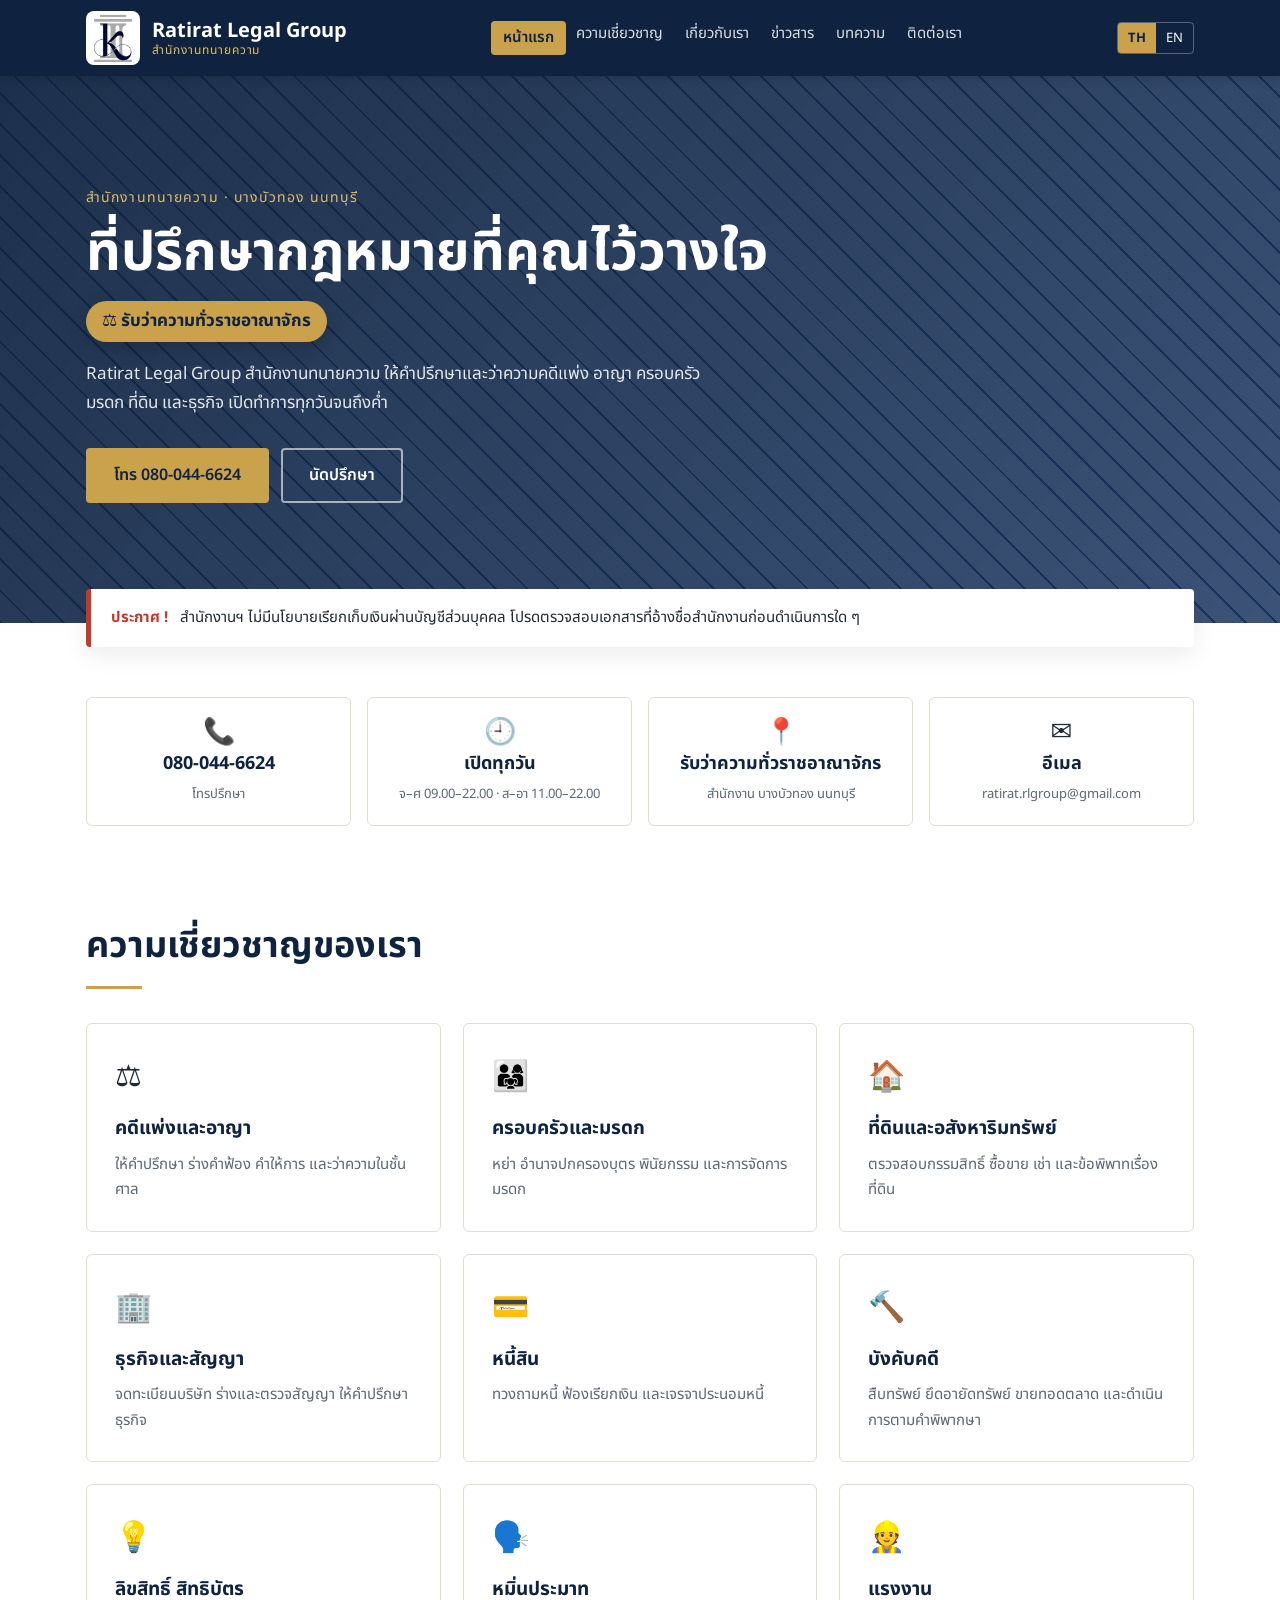
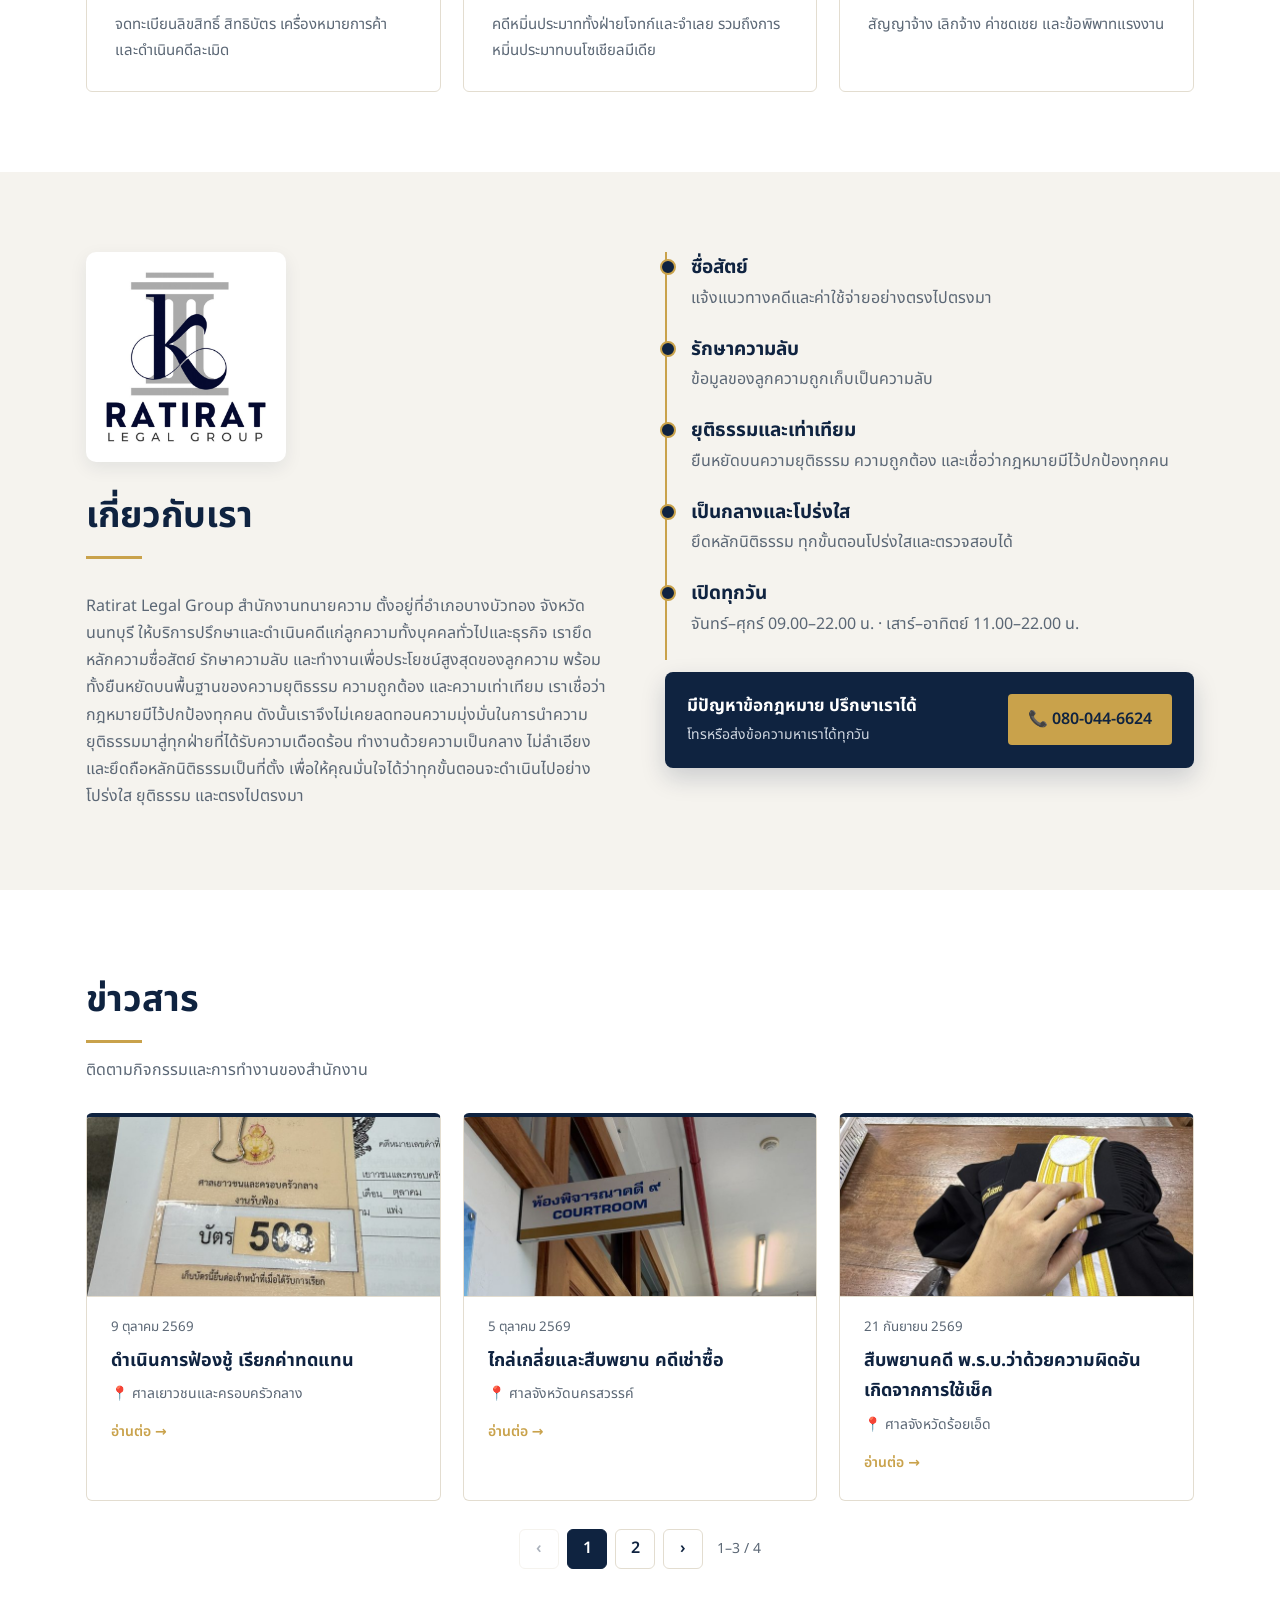
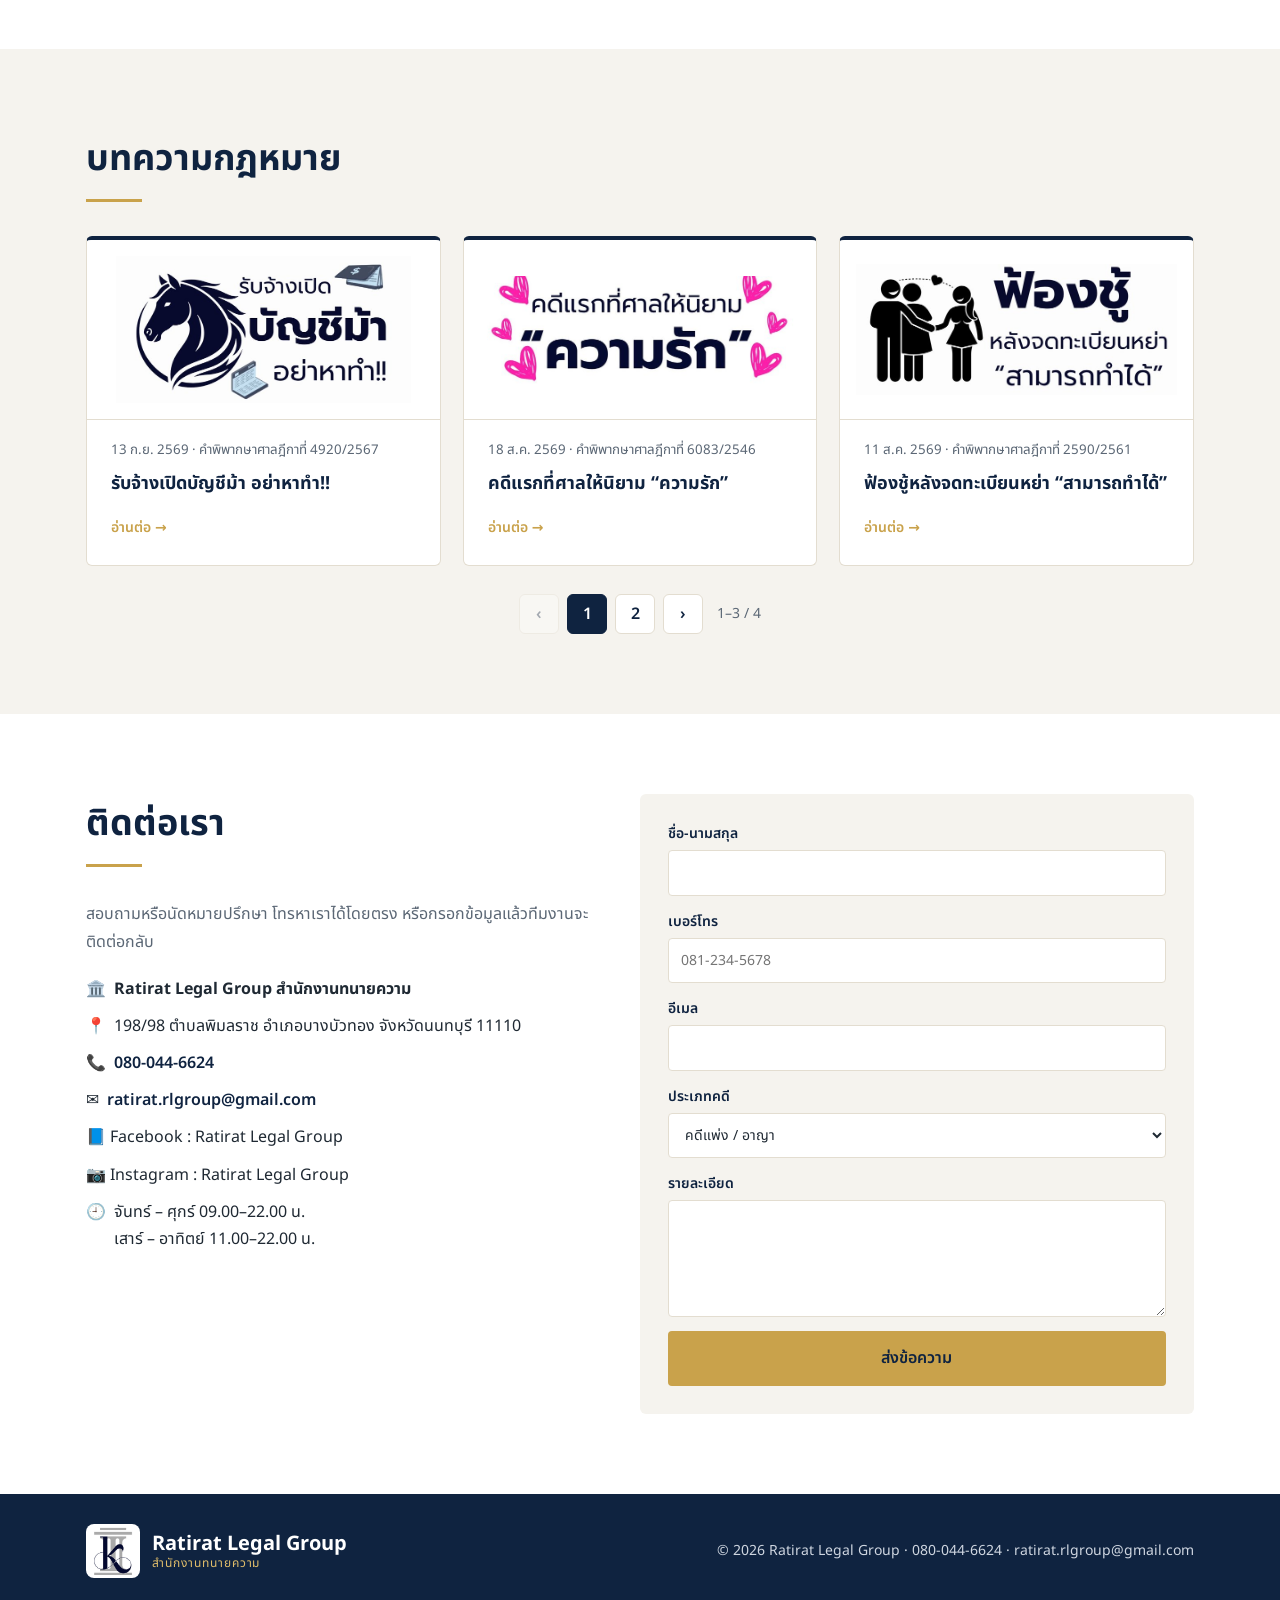
==== index.html @ e59e34bc "Ratirat Legal Group site with Sveltia CMS admin" ====
<!doctype html>
<html lang="th">
<head>
<meta charset="utf-8">
<meta name="viewport" content="width=device-width, initial-scale=1">
<title>Ratirat Legal Group | สำนักงานทนายความ</title>
<meta name="description" content="Ratirat Legal Group สำนักงานทนายความ บางบัวทอง นนทบุรี รับว่าความทั่วราชอาณาจักร โทร 080-0446624">
<link rel="preconnect" href="https://fonts.googleapis.com">
<link href="https://fonts.googleapis.com/css2?family=Noto+Sans+Thai:wght@300;400;600;700&display=swap" rel="stylesheet">
<link rel="stylesheet" href="style.css?v=19">
</head>
<body>

<!-- Header -->
<header class="nav" id="top">
  <div class="wrap nav-in">
    <a href="#top" class="logo"><img src="logo-mark.png" alt="Ratirat Legal Group" class="logo-img"><span class="logo-txt"><span>Ratirat Legal Group</span><small data-th="สำนักงานทนายความ" data-en="Law Office">สำนักงานทนายความ</small></span></a>
    <nav class="menu" id="menu">
      <a href="#top" data-th="หน้าแรก" data-en="Home">หน้าแรก</a>
      <a href="#expertise" data-th="ความเชี่ยวชาญ" data-en="Expertise">ความเชี่ยวชาญ</a>
      <a href="#about" data-th="เกี่ยวกับเรา" data-en="About us">เกี่ยวกับเรา</a>
      <a href="#news" data-th="ข่าวสาร" data-en="News">ข่าวสาร</a>
      <a href="#articles" data-th="บทความ" data-en="Articles">บทความ</a>
      <a href="#contact" data-th="ติดต่อเรา" data-en="Contact">ติดต่อเรา</a>
    </nav>
    <div class="nav-right">
      <div class="lang"><button data-lang="th" class="on">TH</button><button data-lang="en">EN</button></div>
      <button class="burger" id="burger" aria-label="menu">☰</button>
    </div>
  </div>
</header>

<!-- Hero -->
<section class="hero">
  <div class="wrap hero-in">
    <p class="eyebrow" data-th="สำนักงานทนายความ · บางบัวทอง นนทบุรี" data-en="Law Office · Bang Bua Thong, Nonthaburi">สำนักงานทนายความ · บางบัวทอง นนทบุรี</p>
    <h1 data-th="ที่ปรึกษากฎหมายที่คุณไว้วางใจ" data-en="Legal counsel you can trust">ที่ปรึกษากฎหมายที่คุณไว้วางใจ</h1>
    <p class="hero-badge">⚖️ <span data-th="รับว่าความทั่วราชอาณาจักร" data-en="Representation in courts throughout the Kingdom">รับว่าความทั่วราชอาณาจักร</span></p>
    <p class="lead" data-th="Ratirat Legal Group สำนักงานทนายความ ให้คำปรึกษาและว่าความคดีแพ่ง อาญา ครอบครัว มรดก ที่ดิน และธุรกิจ เปิดทำการทุกวันจนถึงค่ำ" data-en="Ratirat Legal Group advises and litigates in civil, criminal, family, inheritance, property and business matters, open every day until late.">Ratirat Legal Group สำนักงานทนายความ ให้คำปรึกษาและว่าความคดีแพ่ง อาญา ครอบครัว มรดก ที่ดิน และธุรกิจ เปิดทำการทุกวันจนถึงค่ำ</p>
    <div class="btns">
      <a href="tel:0800446624" class="btn gold" data-th="โทร 080-044-6624" data-en="Call 080-044-6624">โทร 080-044-6624</a>
      <a href="#contact" class="btn line" data-th="นัดปรึกษา" data-en="Book a consultation">นัดปรึกษา</a>
    </div>
  </div>
</section>

<!-- Announcement -->
<div class="wrap">
  <div class="notice">
    <strong data-th="ประกาศ !" data-en="Announcement !">ประกาศ !</strong>
    <span data-th="สำนักงานฯ ไม่มีนโยบายเรียกเก็บเงินผ่านบัญชีส่วนบุคคล โปรดตรวจสอบเอกสารที่อ้างชื่อสำนักงานก่อนดำเนินการใด ๆ" data-en="We never request payment to personal bank accounts. Please verify any notice that uses our name before acting on it.">สำนักงานฯ ไม่มีนโยบายเรียกเก็บเงินผ่านบัญชีส่วนบุคคล โปรดตรวจสอบเอกสารที่อ้างชื่อสำนักงานก่อนดำเนินการใด ๆ</span>
  </div>
</div>

<!-- Quick info -->
<section class="stats wrap">
  <a href="tel:0800446624"><b>📞</b><strong>080-044-6624</strong><span data-th="โทรปรึกษา" data-en="Call us">โทรปรึกษา</span></a>
  <div><b>🕘</b><strong data-th="เปิดทุกวัน" data-en="Open daily">เปิดทุกวัน</strong><span data-th="จ–ศ 09.00–22.00 · ส–อา 11.00–22.00" data-en="Mon–Fri 09:00–22:00 · Sat–Sun 11:00–22:00">จ–ศ 09.00–22.00 · ส–อา 11.00–22.00</span></div>
  <div><b>📍</b><strong data-th="รับว่าความทั่วราชอาณาจักร" data-en="Throughout the Kingdom">รับว่าความทั่วราชอาณาจักร</strong><span data-th="สำนักงาน บางบัวทอง นนทบุรี" data-en="Office: Bang Bua Thong, Nonthaburi">สำนักงาน บางบัวทอง นนทบุรี</span></div>
  <a href="mailto:ratirat.rlgroup@gmail.com"><b>✉️</b><strong data-th="อีเมล" data-en="Email">อีเมล</strong><span>ratirat.rlgroup@gmail.com</span></a>
</section>

<!-- Expertise -->
<section class="sec" id="expertise">
  <div class="wrap">
    <h2 data-th="ความเชี่ยวชาญของเรา" data-en="Our Expertise">ความเชี่ยวชาญของเรา</h2>
    <div class="grid3 cards">
      <article class="card">
        <div class="ic">⚖️</div>
        <h3 data-th="คดีแพ่งและอาญา" data-en="Civil & Criminal Cases">คดีแพ่งและอาญา</h3>
        <p data-th="ให้คำปรึกษา ร่างคำฟ้อง คำให้การ และว่าความในชั้นศาล" data-en="Advice, pleadings and representation in court.">ให้คำปรึกษา ร่างคำฟ้อง คำให้การ และว่าความในชั้นศาล</p>
      </article>
      <article class="card">
        <div class="ic">👨‍👩‍👧</div>
        <h3 data-th="ครอบครัวและมรดก" data-en="Family & Inheritance">ครอบครัวและมรดก</h3>
        <p data-th="หย่า อำนาจปกครองบุตร พินัยกรรม และการจัดการมรดก" data-en="Divorce, child custody, wills and estate administration.">หย่า อำนาจปกครองบุตร พินัยกรรม และการจัดการมรดก</p>
      </article>
      <article class="card">
        <div class="ic">🏠</div>
        <h3 data-th="ที่ดินและอสังหาริมทรัพย์" data-en="Land & Real Estate">ที่ดินและอสังหาริมทรัพย์</h3>
        <p data-th="ตรวจสอบกรรมสิทธิ์ ซื้อขาย เช่า และข้อพิพาทเรื่องที่ดิน" data-en="Title checks, sale, lease and land disputes.">ตรวจสอบกรรมสิทธิ์ ซื้อขาย เช่า และข้อพิพาทเรื่องที่ดิน</p>
      </article>
      <article class="card">
        <div class="ic">🏢</div>
        <h3 data-th="ธุรกิจและสัญญา" data-en="Business & Contracts">ธุรกิจและสัญญา</h3>
        <p data-th="จดทะเบียนบริษัท ร่างและตรวจสัญญา ให้คำปรึกษาธุรกิจ" data-en="Company registration, contract drafting and review, business advice.">จดทะเบียนบริษัท ร่างและตรวจสัญญา ให้คำปรึกษาธุรกิจ</p>
      </article>
      <article class="card">
        <div class="ic">💳</div>
        <h3 data-th="หนี้สิน" data-en="Debt">หนี้สิน</h3>
        <p data-th="ทวงถามหนี้ ฟ้องเรียกเงิน และเจรจาประนอมหนี้" data-en="Debt collection, money claims and settlement negotiation.">ทวงถามหนี้ ฟ้องเรียกเงิน และเจรจาประนอมหนี้</p>
      </article>
      <article class="card">
        <div class="ic">🔨</div>
        <h3 data-th="บังคับคดี" data-en="Enforcement">บังคับคดี</h3>
        <p data-th="สืบทรัพย์ ยึดอายัดทรัพย์ ขายทอดตลาด และดำเนินการตามคำพิพากษา" data-en="Asset tracing, seizure and attachment, auctions and enforcing judgments.">สืบทรัพย์ ยึดอายัดทรัพย์ ขายทอดตลาด และดำเนินการตามคำพิพากษา</p>
      </article>
      <article class="card">
        <div class="ic">💡</div>
        <h3 data-th="ลิขสิทธิ์ สิทธิบัตร" data-en="Copyright & Patents">ลิขสิทธิ์ สิทธิบัตร</h3>
        <p data-th="จดทะเบียนลิขสิทธิ์ สิทธิบัตร เครื่องหมายการค้า และดำเนินคดีละเมิด" data-en="Copyright, patent and trademark registration and infringement actions.">จดทะเบียนลิขสิทธิ์ สิทธิบัตร เครื่องหมายการค้า และดำเนินคดีละเมิด</p>
      </article>
      <article class="card">
        <div class="ic">🗣️</div>
        <h3 data-th="หมิ่นประมาท" data-en="Defamation">หมิ่นประมาท</h3>
        <p data-th="คดีหมิ่นประมาททั้งฝ่ายโจทก์และจำเลย รวมถึงการหมิ่นประมาทบนโซเชียลมีเดีย" data-en="Defamation cases for claimants and defendants, including on social media.">คดีหมิ่นประมาททั้งฝ่ายโจทก์และจำเลย รวมถึงการหมิ่นประมาทบนโซเชียลมีเดีย</p>
      </article>
      <article class="card">
        <div class="ic">👷</div>
        <h3 data-th="แรงงาน" data-en="Employment">แรงงาน</h3>
        <p data-th="สัญญาจ้าง เลิกจ้าง ค่าชดเชย และข้อพิพาทแรงงาน" data-en="Employment contracts, dismissal, severance and labour disputes.">สัญญาจ้าง เลิกจ้าง ค่าชดเชย และข้อพิพาทแรงงาน</p>
      </article>
    </div>
  </div>
</section>

<!-- About -->
<section class="sec alt" id="about">
  <div class="wrap about">
    <div>
      <img src="logo-full.png" alt="Ratirat Legal Group" class="about-logo">
      <h2 data-th="เกี่ยวกับเรา" data-en="About Us">เกี่ยวกับเรา</h2>
      <p data-th="Ratirat Legal Group สำนักงานทนายความ ตั้งอยู่ที่อำเภอบางบัวทอง จังหวัดนนทบุรี ให้บริการปรึกษาและดำเนินคดีแก่ลูกความทั้งบุคคลทั่วไปและธุรกิจ เรายึดหลักความซื่อสัตย์ รักษาความลับ และทำงานเพื่อประโยชน์สูงสุดของลูกความ พร้อมทั้งยืนหยัดบนพื้นฐานของความยุติธรรม ความถูกต้อง และความเท่าเทียม เราเชื่อว่ากฎหมายมีไว้ปกป้องทุกคน ดังนั้นเราจึงไม่เคยลดทอนความมุ่งมั่นในการนำความยุติธรรมมาสู่ทุกฝ่ายที่ได้รับความเดือดร้อน ทำงานด้วยความเป็นกลาง ไม่ลำเอียง และยึดถือหลักนิติธรรมเป็นที่ตั้ง เพื่อให้คุณมั่นใจได้ว่าทุกขั้นตอนจะดำเนินไปอย่างโปร่งใส ยุติธรรม และตรงไปตรงมา" data-en="Ratirat Legal Group is a law office based in Bang Bua Thong, Nonthaburi, advising and representing both individuals and businesses. We stand for integrity, confidentiality and our clients' best interests, built on justice, fairness and equality. We believe the law exists to protect everyone, so we never compromise on bringing justice to anyone who has been wronged. We work impartially and without bias, with the rule of law at our core, so you can be confident every step is transparent, fair and straightforward.">Ratirat Legal Group สำนักงานทนายความ ตั้งอยู่ที่อำเภอบางบัวทอง จังหวัดนนทบุรี ให้บริการปรึกษาและดำเนินคดีแก่ลูกความทั้งบุคคลทั่วไปและธุรกิจ เรายึดหลักความซื่อสัตย์ รักษาความลับ และทำงานเพื่อประโยชน์สูงสุดของลูกความ พร้อมทั้งยืนหยัดบนพื้นฐานของความยุติธรรม ความถูกต้อง และความเท่าเทียม เราเชื่อว่ากฎหมายมีไว้ปกป้องทุกคน ดังนั้นเราจึงไม่เคยลดทอนความมุ่งมั่นในการนำความยุติธรรมมาสู่ทุกฝ่ายที่ได้รับความเดือดร้อน ทำงานด้วยความเป็นกลาง ไม่ลำเอียง และยึดถือหลักนิติธรรมเป็นที่ตั้ง เพื่อให้คุณมั่นใจได้ว่าทุกขั้นตอนจะดำเนินไปอย่างโปร่งใส ยุติธรรม และตรงไปตรงมา</p>
    </div>
    <div class="about-side">
    <ol class="timeline">
      <li><b data-th="ซื่อสัตย์" data-en="Integrity">ซื่อสัตย์</b><span data-th="แจ้งแนวทางคดีและค่าใช้จ่ายอย่างตรงไปตรงมา" data-en="Straightforward advice on your case and costs">แจ้งแนวทางคดีและค่าใช้จ่ายอย่างตรงไปตรงมา</span></li>
      <li><b data-th="รักษาความลับ" data-en="Confidentiality">รักษาความลับ</b><span data-th="ข้อมูลของลูกความถูกเก็บเป็นความลับ" data-en="Your information is kept strictly confidential">ข้อมูลของลูกความถูกเก็บเป็นความลับ</span></li>
      <li><b data-th="ยุติธรรมและเท่าเทียม" data-en="Justice & equality">ยุติธรรมและเท่าเทียม</b><span data-th="ยืนหยัดบนความยุติธรรม ความถูกต้อง และเชื่อว่ากฎหมายมีไว้ปกป้องทุกคน" data-en="Built on justice and fairness — the law exists to protect everyone">ยืนหยัดบนความยุติธรรม ความถูกต้อง และเชื่อว่ากฎหมายมีไว้ปกป้องทุกคน</span></li>
      <li><b data-th="เป็นกลางและโปร่งใส" data-en="Impartial & transparent">เป็นกลางและโปร่งใส</b><span data-th="ยึดหลักนิติธรรม ทุกขั้นตอนโปร่งใสและตรวจสอบได้" data-en="Rule of law first; every step is open and clear">ยึดหลักนิติธรรม ทุกขั้นตอนโปร่งใสและตรวจสอบได้</span></li>
      <li><b data-th="เปิดทุกวัน" data-en="Open every day">เปิดทุกวัน</b><span data-th="จันทร์–ศุกร์ 09.00–22.00 น. · เสาร์–อาทิตย์ 11.00–22.00 น." data-en="Mon–Fri 09:00–22:00 · Sat–Sun 11:00–22:00">จันทร์–ศุกร์ 09.00–22.00 น. · เสาร์–อาทิตย์ 11.00–22.00 น.</span></li>
    </ol>
    <div class="about-call">
      <div>
        <strong data-th="มีปัญหาข้อกฎหมาย ปรึกษาเราได้" data-en="Have a legal problem? Talk to us">มีปัญหาข้อกฎหมาย ปรึกษาเราได้</strong>
        <span data-th="โทรหรือส่งข้อความหาเราได้ทุกวัน" data-en="Call or message us any day">โทรหรือส่งข้อความหาเราได้ทุกวัน</span>
      </div>
      <a href="tel:0800446624" class="btn gold">📞 080-044-6624</a>
    </div>
    </div>
  </div>
</section>

<!-- News -->
<section class="sec" id="news">
  <div class="wrap">
    <h2 data-th="ข่าวสาร" data-en="News">ข่าวสาร</h2>
    <p class="sec-lead" data-th="ติดตามกิจกรรมและการทำงานของสำนักงาน" data-en="What our office has been up to">ติดตามกิจกรรมและการทำงานของสำนักงาน</p>
    <div class="grid3" id="news-list"><!-- filled from content/news.json --></div>
  </div>
</section>

<!-- Articles -->
<section class="sec alt" id="articles">
  <div class="wrap">
    <h2 data-th="บทความกฎหมาย" data-en="Legal Articles">บทความกฎหมาย</h2>
    <div class="grid3" id="posts"><!-- filled from content/articles.json -->
    </div>
  </div>
</section>

<!-- Contact -->
<section class="sec" id="contact">
  <div class="wrap contact">
    <div>
      <h2 data-th="ติดต่อเรา" data-en="Contact Us">ติดต่อเรา</h2>
      <p data-th="สอบถามหรือนัดหมายปรึกษา โทรหาเราได้โดยตรง หรือกรอกข้อมูลแล้วทีมงานจะติดต่อกลับ" data-en="For enquiries or appointments, call us directly or leave your details and we will get back to you.">สอบถามหรือนัดหมายปรึกษา โทรหาเราได้โดยตรง หรือกรอกข้อมูลแล้วทีมงานจะติดต่อกลับ</p>
      <ul class="info">
        <li>🏛️ <strong data-th="Ratirat Legal Group สำนักงานทนายความ" data-en="Ratirat Legal Group">Ratirat Legal Group สำนักงานทนายความ</strong></li>
        <li>📍 <span data-th="198/98 ตำบลพิมลราช อำเภอบางบัวทอง จังหวัดนนทบุรี 11110" data-en="198/98 Phimonrat, Bang Bua Thong, Nonthaburi 11110">198/98 ตำบลพิมลราช อำเภอบางบัวทอง จังหวัดนนทบุรี 11110</span></li>
        <li>📞 <a href="tel:0800446624">080-044-6624</a></li>
        <li>✉️ <a href="mailto:ratirat.rlgroup@gmail.com">ratirat.rlgroup@gmail.com</a></li>
        <li>📘 Facebook : Ratirat Legal Group</li>
        <li>📷 Instagram : Ratirat Legal Group</li>
        <li>🕘 <span><span data-th="จันทร์ – ศุกร์ 09.00–22.00 น." data-en="Mon – Fri 09:00–22:00">จันทร์ – ศุกร์ 09.00–22.00 น.</span><br><span data-th="เสาร์ – อาทิตย์ 11.00–22.00 น." data-en="Sat – Sun 11:00–22:00">เสาร์ – อาทิตย์ 11.00–22.00 น.</span></span></li>
      </ul>
    </div>
    <form class="form" id="form">
      <label><span data-th="ชื่อ-นามสกุล" data-en="Full name">ชื่อ-นามสกุล</span><input name="name" required></label>
      <label><span data-th="เบอร์โทร" data-en="Phone">เบอร์โทร</span><input name="phone" type="tel" required maxlength="12" inputmode="tel" placeholder="081-234-5678"></label>
      <label><span data-th="อีเมล" data-en="Email">อีเมล</span><input name="email" type="email"></label>
      <label><span data-th="ประเภทคดี" data-en="Matter type">ประเภทคดี</span>
        <select name="type">
          <option data-th="คดีแพ่ง / อาญา" data-en="Civil / Criminal">คดีแพ่ง / อาญา</option>
          <option data-th="ครอบครัว / มรดก" data-en="Family / Inheritance">ครอบครัว / มรดก</option>
          <option data-th="ที่ดิน / อสังหาริมทรัพย์" data-en="Land / Real estate">ที่ดิน / อสังหาริมทรัพย์</option>
          <option data-th="ธุรกิจ / สัญญา" data-en="Business / Contracts">ธุรกิจ / สัญญา</option>
          <option data-th="หนี้สิน" data-en="Debt">หนี้สิน</option>
          <option data-th="บังคับคดี" data-en="Enforcement">บังคับคดี</option>
          <option data-th="ลิขสิทธิ์ / สิทธิบัตร" data-en="Copyright / Patents">ลิขสิทธิ์ / สิทธิบัตร</option>
          <option data-th="หมิ่นประมาท" data-en="Defamation">หมิ่นประมาท</option>
          <option data-th="อื่น ๆ" data-en="Other">อื่น ๆ</option>
        </select>
      </label>
      <label><span data-th="รายละเอียด" data-en="Details">รายละเอียด</span><textarea name="msg" rows="4"></textarea></label>
      <button class="btn gold" type="submit" data-th="ส่งข้อความ" data-en="Send message">ส่งข้อความ</button>
      <input type="text" name="_honey" class="honey" tabindex="-1" autocomplete="off" aria-hidden="true">
      <p class="ok" id="ok" hidden data-th="ส่งข้อความเรียบร้อยแล้ว ทีมงานจะติดต่อกลับโดยเร็ว ขอบคุณครับ" data-en="Message sent. We will get back to you soon, thank you.">ส่งข้อความเรียบร้อยแล้ว ทีมงานจะติดต่อกลับโดยเร็ว ขอบคุณครับ</p>
      <p class="err" id="err" hidden><span data-th="ส่งไม่สำเร็จ กรุณาลองใหม่ หรือโทร 080-044-6624 / อีเมล ratirat.rlgroup@gmail.com" data-en="Sending failed. Please try again, or call 080-044-6624 / email ratirat.rlgroup@gmail.com">ส่งไม่สำเร็จ กรุณาลองใหม่ หรือโทร 080-044-6624 / อีเมล ratirat.rlgroup@gmail.com</span></p>
    </form>
  </div>
</section>

<footer class="foot">
  <div class="wrap foot-in">
    <div class="logo"><img src="logo-mark.png" alt="Ratirat Legal Group" class="logo-img"><span class="logo-txt"><span>Ratirat Legal Group</span><small data-th="สำนักงานทนายความ" data-en="Law Office">สำนักงานทนายความ</small></span></div>
    <p>© 2026 Ratirat Legal Group · <a href="tel:0800446624">080-044-6624</a> · <a href="mailto:ratirat.rlgroup@gmail.com">ratirat.rlgroup@gmail.com</a></p>
  </div>
</footer>

<!-- Article reader -->
<dialog class="reader" id="reader">
  <button class="reader-x" id="reader-x" aria-label="close">✕</button>
  <article id="reader-body"></article>
</dialog>

<script src="main.js?v=21"></script>
</body>
</html>
---- style.css ----
:root{
  --navy:#0f2340; --navy2:#1a3560; --gold:#c9a24b; --gold2:#e0bd6a;
  --ink:#1f2933; --mute:#5b6775; --bg:#ffffff; --alt:#f5f3ee; --line:#e3ddd0;
}
*{box-sizing:border-box;margin:0;padding:0}
html{scroll-behavior:smooth;scroll-padding-top:82px}
body{font-family:"Noto Sans Thai",system-ui,sans-serif;color:var(--ink);background:var(--bg);line-height:1.7}
a{color:inherit;text-decoration:none}
.wrap{max-width:1140px;margin:0 auto;padding:0 16px}

/* nav */
.nav{position:sticky;top:0;z-index:50;background:var(--navy);color:#fff;box-shadow:0 2px 10px rgba(0,0,0,.15)}
.nav-in{display:flex;align-items:center;justify-content:space-between;height:76px;gap:16px}
.logo{display:flex;align-items:center;gap:12px;font-weight:700}
.logo-img{width:54px;height:54px;flex:none;background:#fff;border-radius:8px;padding:3px}
.logo-txt{font-family:"Noto Sans Thai",sans-serif;font-size:20px;white-space:nowrap;line-height:1.2;display:flex;flex-direction:column}
.logo-txt small{font-family:"Noto Sans Thai",sans-serif;font-weight:400;font-size:12px;color:var(--gold2);letter-spacing:.08em}
.menu{display:flex;gap:22px;font-size:15px}
.menu a{opacity:.85;transition:.2s}
.menu a:hover{opacity:1;color:var(--gold2)}
.menu a.active{opacity:1;color:var(--navy);background:var(--gold);padding:4px 12px;margin:0 -12px;border-radius:4px;font-weight:600}
.nav-right{display:flex;align-items:center;gap:10px}
.lang{display:flex;border:1px solid rgba(255,255,255,.3);border-radius:4px;overflow:hidden}
.lang button{background:none;border:0;color:inherit;padding:4px 10px;cursor:pointer;font:inherit;font-size:13px}
.lang button.on{background:var(--gold);color:var(--navy);font-weight:700}
.burger{display:none;background:none;border:0;color:inherit;font-size:24px;cursor:pointer}

/* hero */
.hero{background:linear-gradient(135deg,rgba(15,35,64,.94),rgba(26,53,96,.85)),
  repeating-linear-gradient(45deg,#14294a 0 2px,transparent 2px 22px);color:#fff;padding:110px 0 120px}
.eyebrow{color:var(--gold2);letter-spacing:.08em;font-size:14px;text-transform:uppercase}
.hero h1{font-size:clamp(32px,5vw,54px);line-height:1.25;margin:10px 0 18px;max-width:760px}
.hero-badge{display:inline-block;margin:-4px 0 18px;padding:6px 16px;border-radius:999px;background:var(--gold);color:var(--navy);font-weight:700;font-size:17px;box-shadow:0 6px 18px rgba(0,0,0,.18)}
.lead{max-width:640px;opacity:.88;font-size:17px}
.btns{display:flex;gap:12px;margin-top:30px;flex-wrap:wrap}
.btn{display:inline-block;padding:12px 26px;border-radius:4px;font-weight:600;border:2px solid transparent;cursor:pointer;font:inherit;font-weight:600;transition:.2s}
.btn.gold{background:var(--gold);color:var(--navy)}
.btn.gold:hover{background:var(--gold2)}
.btn.line{border-color:rgba(255,255,255,.6);color:#fff}
.btn.line:hover{background:rgba(255,255,255,.1)}

/* notice */
.notice{margin-top:-34px;position:relative;background:#fff;border-left:5px solid #c0392b;box-shadow:0 8px 24px rgba(0,0,0,.08);padding:16px 20px;border-radius:4px;display:flex;gap:12px;flex-wrap:wrap;font-size:15px}
.notice strong{color:#c0392b}

/* stats */
.stats{display:grid;grid-template-columns:repeat(4,1fr);gap:16px;padding-top:50px;padding-bottom:10px;text-align:center}
.stats>*{padding:18px 10px;border:1px solid var(--line);border-radius:6px;transition:.2s}
.stats>a:hover{border-color:var(--gold);box-shadow:0 8px 20px rgba(15,35,64,.08)}
.stats b{display:block;font-size:26px;line-height:1.3}
.stats strong{display:block;color:var(--navy);font-size:18px}
.stats span{color:var(--mute);font-size:13px;overflow-wrap:anywhere}

/* sections */
.sec{padding:80px 0}
.sec.alt{background:var(--alt)}
h2{font-size:clamp(26px,3.4vw,36px);color:var(--navy);margin-bottom:34px;position:relative;padding-bottom:12px}
h2::after{content:"";position:absolute;left:0;bottom:0;width:56px;height:3px;background:var(--gold)}
.grid3{display:grid;grid-template-columns:repeat(3,1fr);gap:22px}
.grid4{display:grid;grid-template-columns:repeat(4,1fr);gap:22px}
.card{background:#fff;border:1px solid var(--line);border-radius:6px;padding:28px;transition:.25s}
.card:hover{transform:translateY(-4px);box-shadow:0 12px 28px rgba(15,35,64,.1);border-color:var(--gold)}
.cards{display:flex;flex-wrap:wrap;justify-content:center}
.cards>.card{flex:0 1 calc((100% - 44px)/3)}
.ic{font-size:30px;margin-bottom:10px}
.card h3{color:var(--navy);font-size:19px;margin-bottom:6px}
.card p{color:var(--mute);font-size:15px}

/* about */
.about{display:grid;grid-template-columns:1fr 1fr;gap:50px;align-items:start}
.about p{color:var(--mute)}
.about-logo{display:block;width:200px;max-width:60%;margin-bottom:24px;background:#fff;border-radius:10px;padding:12px;box-shadow:0 6px 18px rgba(15,35,64,.08)}
.about-side{display:flex;flex-direction:column;gap:12px}
.about-call{display:flex;align-items:center;justify-content:space-between;gap:16px;flex-wrap:wrap;background:var(--navy);color:#fff;border-radius:8px;padding:20px 22px;box-shadow:0 10px 24px rgba(15,35,64,.18)}
.about-call strong{display:block;font-size:17px}
.about-call span{color:#cfd6e0;font-size:14px}
.about-call .btn{padding:10px 18px;white-space:nowrap}
.timeline{list-style:none;border-left:2px solid var(--gold);padding-left:24px}
.timeline li{position:relative;padding-bottom:22px}
.timeline li::before{content:"";position:absolute;left:-31px;top:7px;width:12px;height:12px;border-radius:50%;background:var(--navy);border:2px solid var(--gold)}
.timeline b{display:block;color:var(--navy);font-weight:700;font-size:19px}
.timeline span{color:var(--mute)}

/* team */
.person{text-align:center}
.ph{width:120px;height:120px;border-radius:50%;margin:0 auto 14px;background:linear-gradient(135deg,var(--navy),var(--navy2));color:var(--gold2);display:grid;place-items:center;font-size:44px;font-weight:700;border:3px solid var(--gold)}
.person h4{color:var(--navy);font-size:17px}
.person p{color:var(--mute);font-size:14px}

/* articles */
.post{display:block;background:#fff;border-radius:6px;padding:24px;border:1px solid var(--line);border-top:4px solid var(--navy);transition:.25s;overflow:hidden}
.post-img{display:block;width:calc(100% + 48px);max-width:none;margin:-24px -24px 16px;height:180px;object-fit:contain;background:#fff;padding:16px;border-bottom:1px solid var(--line)}
.post:hover{border-top-color:var(--gold);box-shadow:0 10px 24px rgba(0,0,0,.07)}
.post small{color:var(--mute)}

/* article reader */
.reader{border:0;border-radius:8px;padding:0;width:min(760px,calc(100% - 32px));max-height:calc(100% - 48px);margin:auto;box-shadow:0 20px 60px rgba(0,0,0,.3);color:var(--ink)}
.reader::backdrop{background:rgba(15,35,64,.6)}
.reader article{padding:36px 40px 40px}
.reader small{color:var(--mute)}
.reader h2{margin:4px 0 22px;font-size:clamp(22px,3vw,30px)}
.reader p{margin-bottom:16px;line-height:1.85}
.reader figure{margin:20px 0}
.reader figure img{display:block;width:auto;max-width:min(100%,560px);margin:0 auto;border-radius:6px;box-shadow:0 4px 16px rgba(15,35,64,.12)}
.reader figcaption{text-align:center;color:var(--mute);font-size:14px;margin-top:6px}
.reader-x{position:sticky;top:10px;float:right;margin:10px 10px 0 0;width:38px;height:38px;border-radius:50%;border:0;background:var(--navy);color:#fff;font-size:18px;cursor:pointer;z-index:1}
.reader-x:hover{background:var(--gold);color:var(--navy)}
@media (max-width:560px){.reader article{padding:28px 20px 30px}}
.post h3{color:var(--navy);font-size:18px;margin:6px 0 14px}
.post>span{color:var(--gold);font-weight:600;font-size:14px}
.post-img.fill{object-fit:cover;padding:0}
.pager{display:flex;justify-content:center;align-items:center;gap:8px;margin-top:28px;flex-wrap:wrap}
.pager button{min-width:40px;height:40px;padding:0 10px;border-radius:6px;border:1px solid var(--line);background:#fff;color:var(--navy);font:inherit;font-weight:600;cursor:pointer;transition:.2s}
.pager button:hover:not(:disabled){border-color:var(--gold);color:#9a7428}
.pager button.on{background:var(--navy);border-color:var(--navy);color:#fff}
.pager button:disabled{opacity:.35;cursor:default}
.pager-info{color:var(--mute);font-size:14px;margin-left:6px}
.post-place{color:var(--mute);font-size:14px;margin:-8px 0 12px}
.sec-lead{color:var(--mute);margin:-20px 0 28px}

/* contact */
.contact{display:grid;grid-template-columns:1fr 1.1fr;gap:50px}
.contact>div>p{color:var(--mute);margin-bottom:20px}
.info{list-style:none;display:grid;gap:10px}
.info li{display:flex;gap:8px}
.info a{color:var(--navy);font-weight:600}
.info a:hover{color:var(--gold)}
.form{background:var(--alt);padding:28px;border-radius:6px;display:grid;gap:14px}
.form label{display:grid;gap:4px;font-size:14px;font-weight:600;color:var(--navy)}
.form input,.form select,.form textarea{font:inherit;font-weight:400;padding:10px 12px;border:1px solid var(--line);border-radius:4px;background:#fff;color:var(--ink)}
.form input:focus,.form select:focus,.form textarea:focus{outline:2px solid var(--gold);border-color:transparent}
.alt .form{background:#fff;border:1px solid var(--line)}
.ok{color:#1e7d43;font-weight:600}
.err{color:#c0392b;font-weight:600}
.honey{position:absolute;left:-9999px;width:1px;height:1px;opacity:0}
.form button:disabled{opacity:.6;cursor:wait}

/* footer */
.foot{background:var(--navy);color:#cfd6e0;padding:30px 0;font-size:14px}
.foot-in{display:flex;justify-content:space-between;align-items:center;gap:16px;flex-wrap:wrap}
.foot .logo-txt{color:#fff}

/* responsive */
@media (max-width:900px){
  .menu{position:absolute;top:76px;left:0;right:0;background:var(--navy);flex-direction:column;gap:0;display:none;box-shadow:0 8px 16px rgba(0,0,0,.12)}
  .menu.open{display:flex}
  .menu a{padding:14px 16px;border-top:1px solid rgba(128,128,128,.18)}
  .menu a.active{margin:0;padding:14px 16px;border-radius:0}
  .burger{display:block}
  .grid3,.grid4{grid-template-columns:repeat(2,1fr)}
  .cards>.card{flex-basis:calc((100% - 22px)/2)}
  .about,.contact{grid-template-columns:1fr;gap:30px}
  .stats{grid-template-columns:repeat(2,1fr)}
}
@media (max-width:560px){
  .grid3,.grid4{grid-template-columns:1fr}
  .cards>.card{flex-basis:100%}
  .logo-img{width:44px;height:44px}
  .logo-txt{font-size:16px}
  .hero{padding:70px 0 90px}
  .sec{padding:60px 0}
}
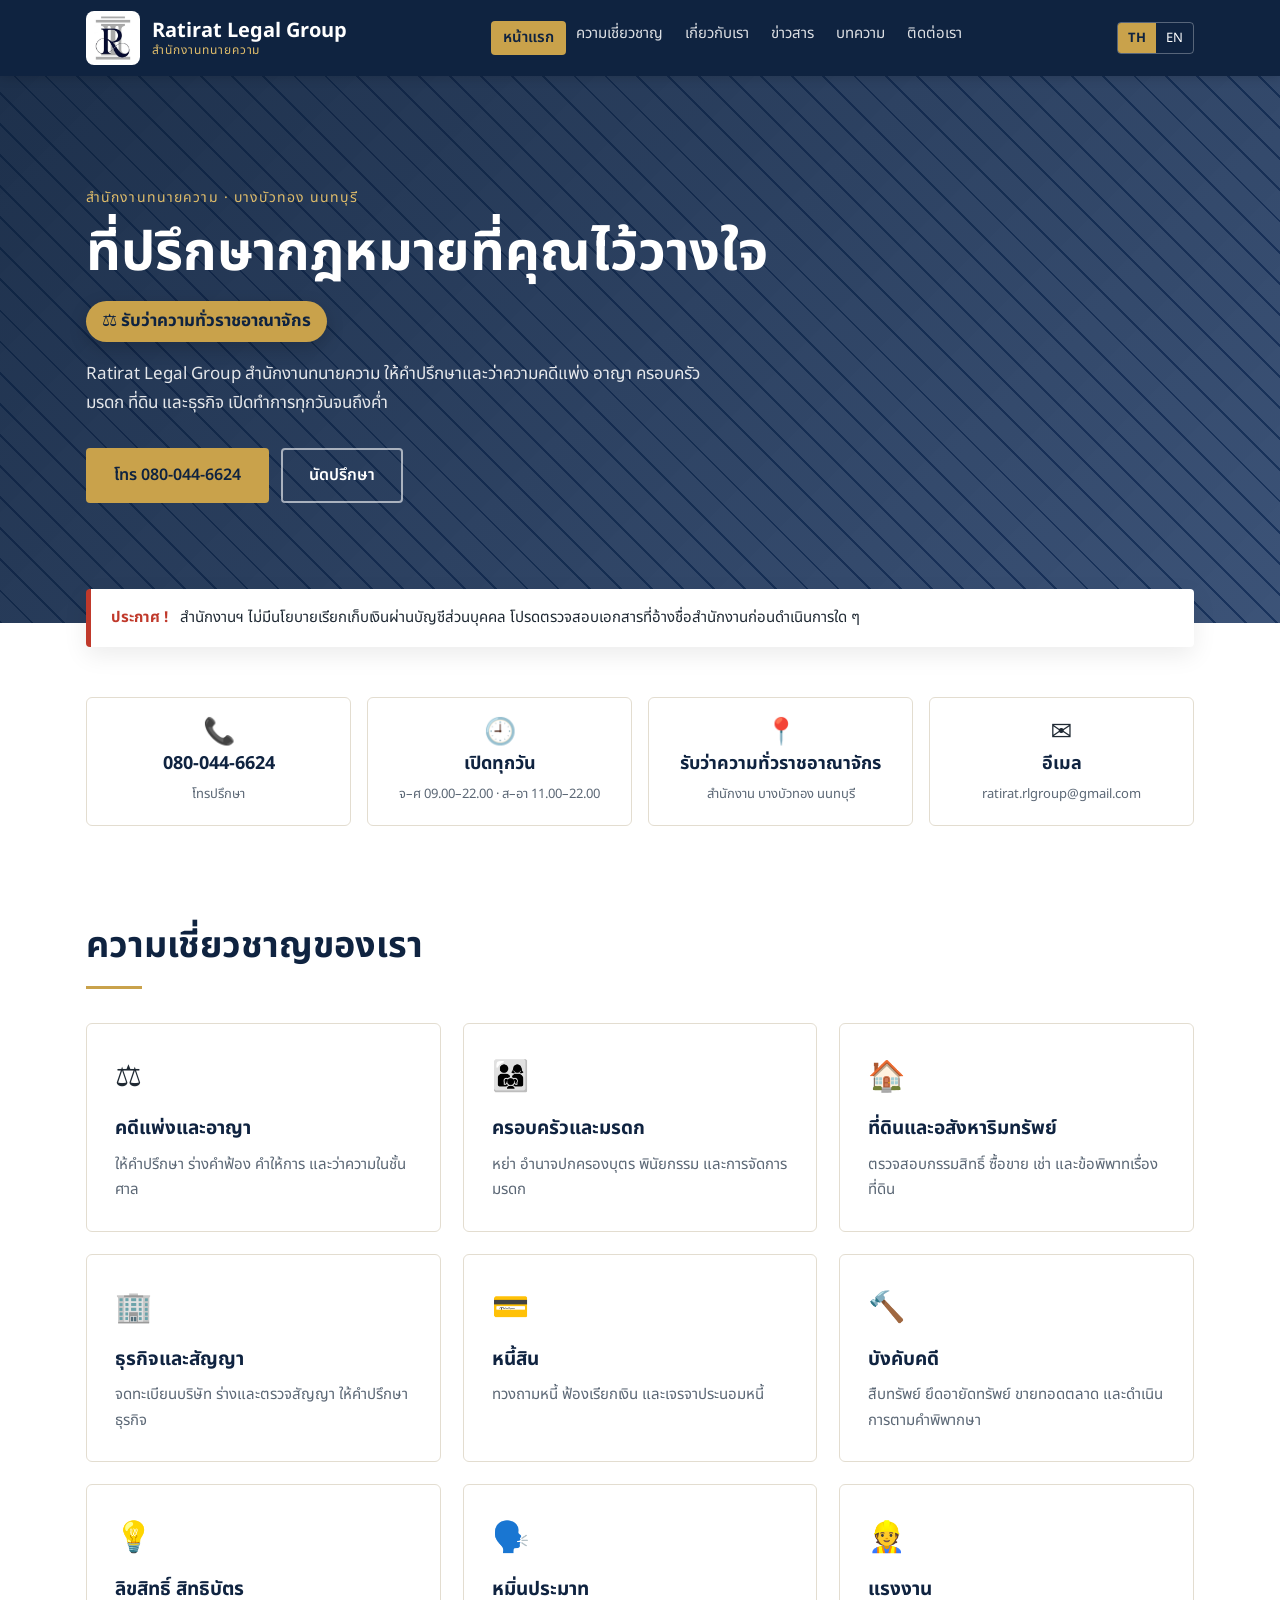
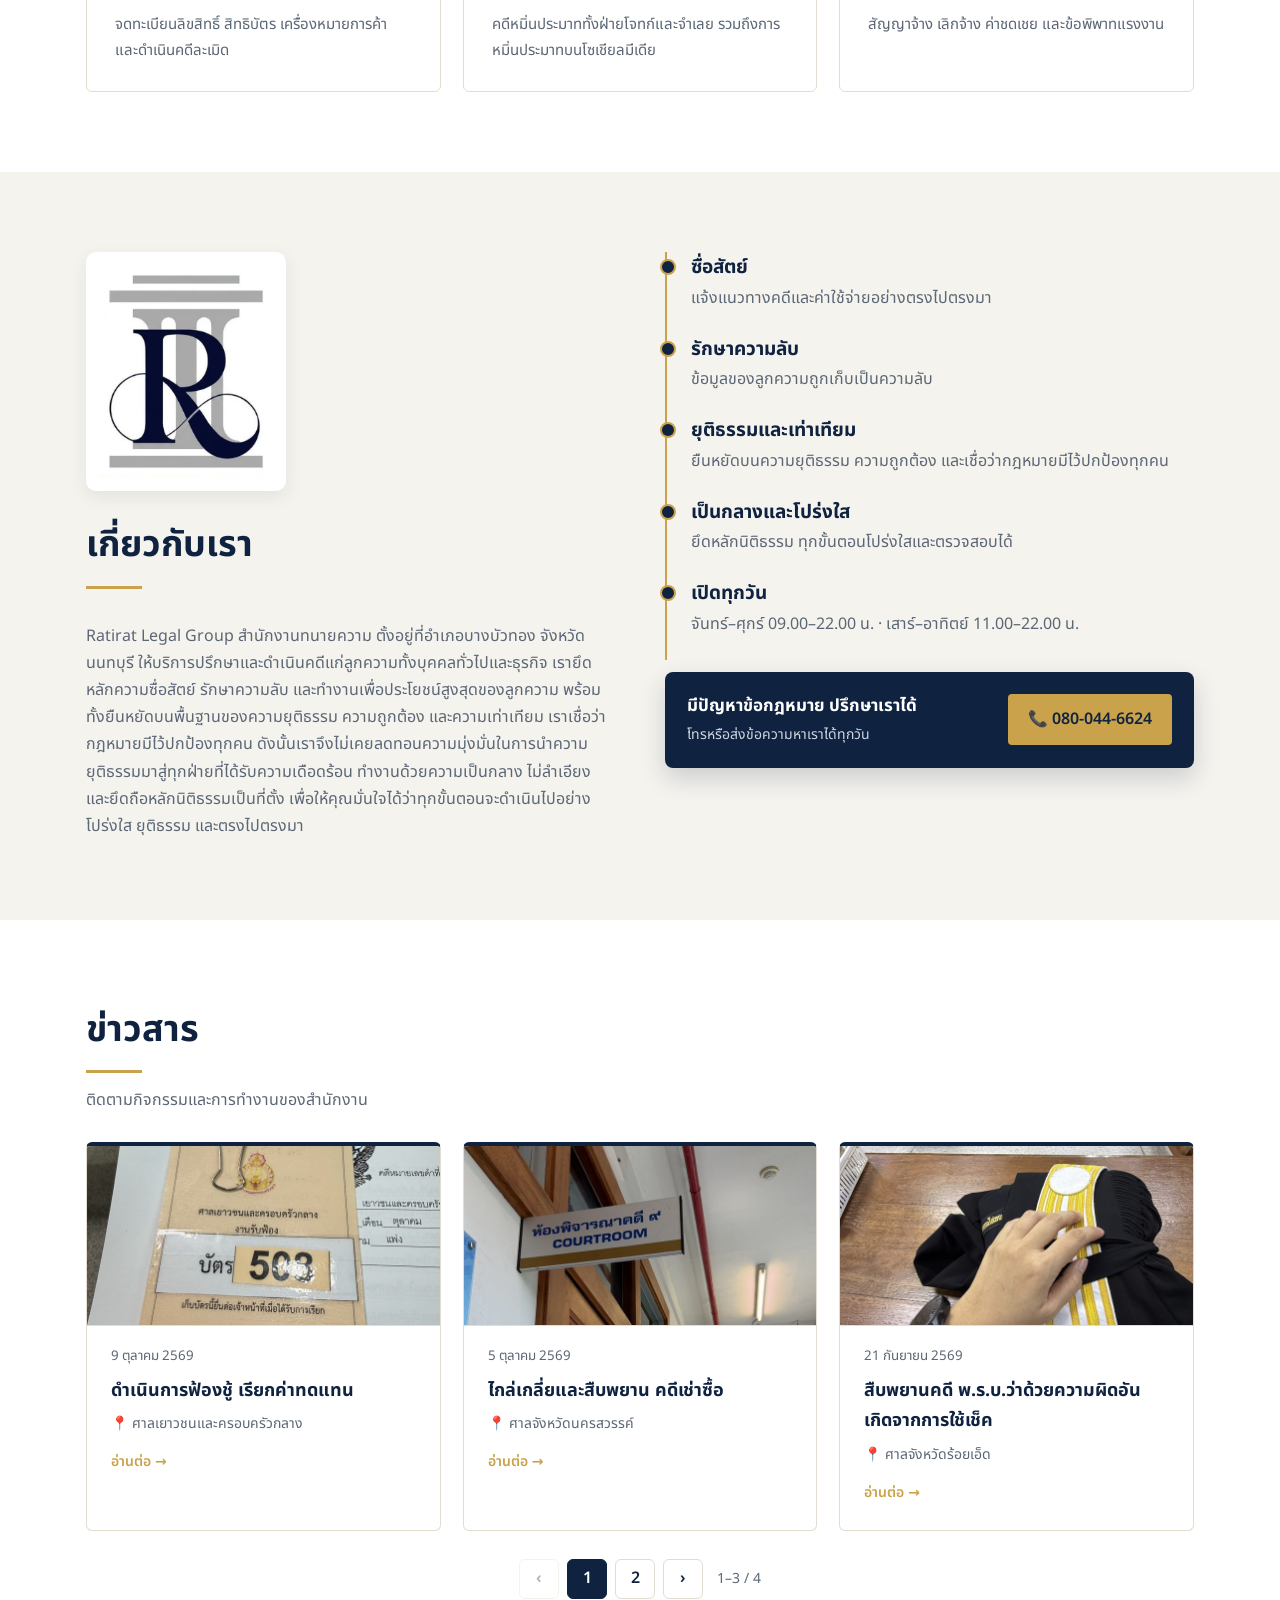
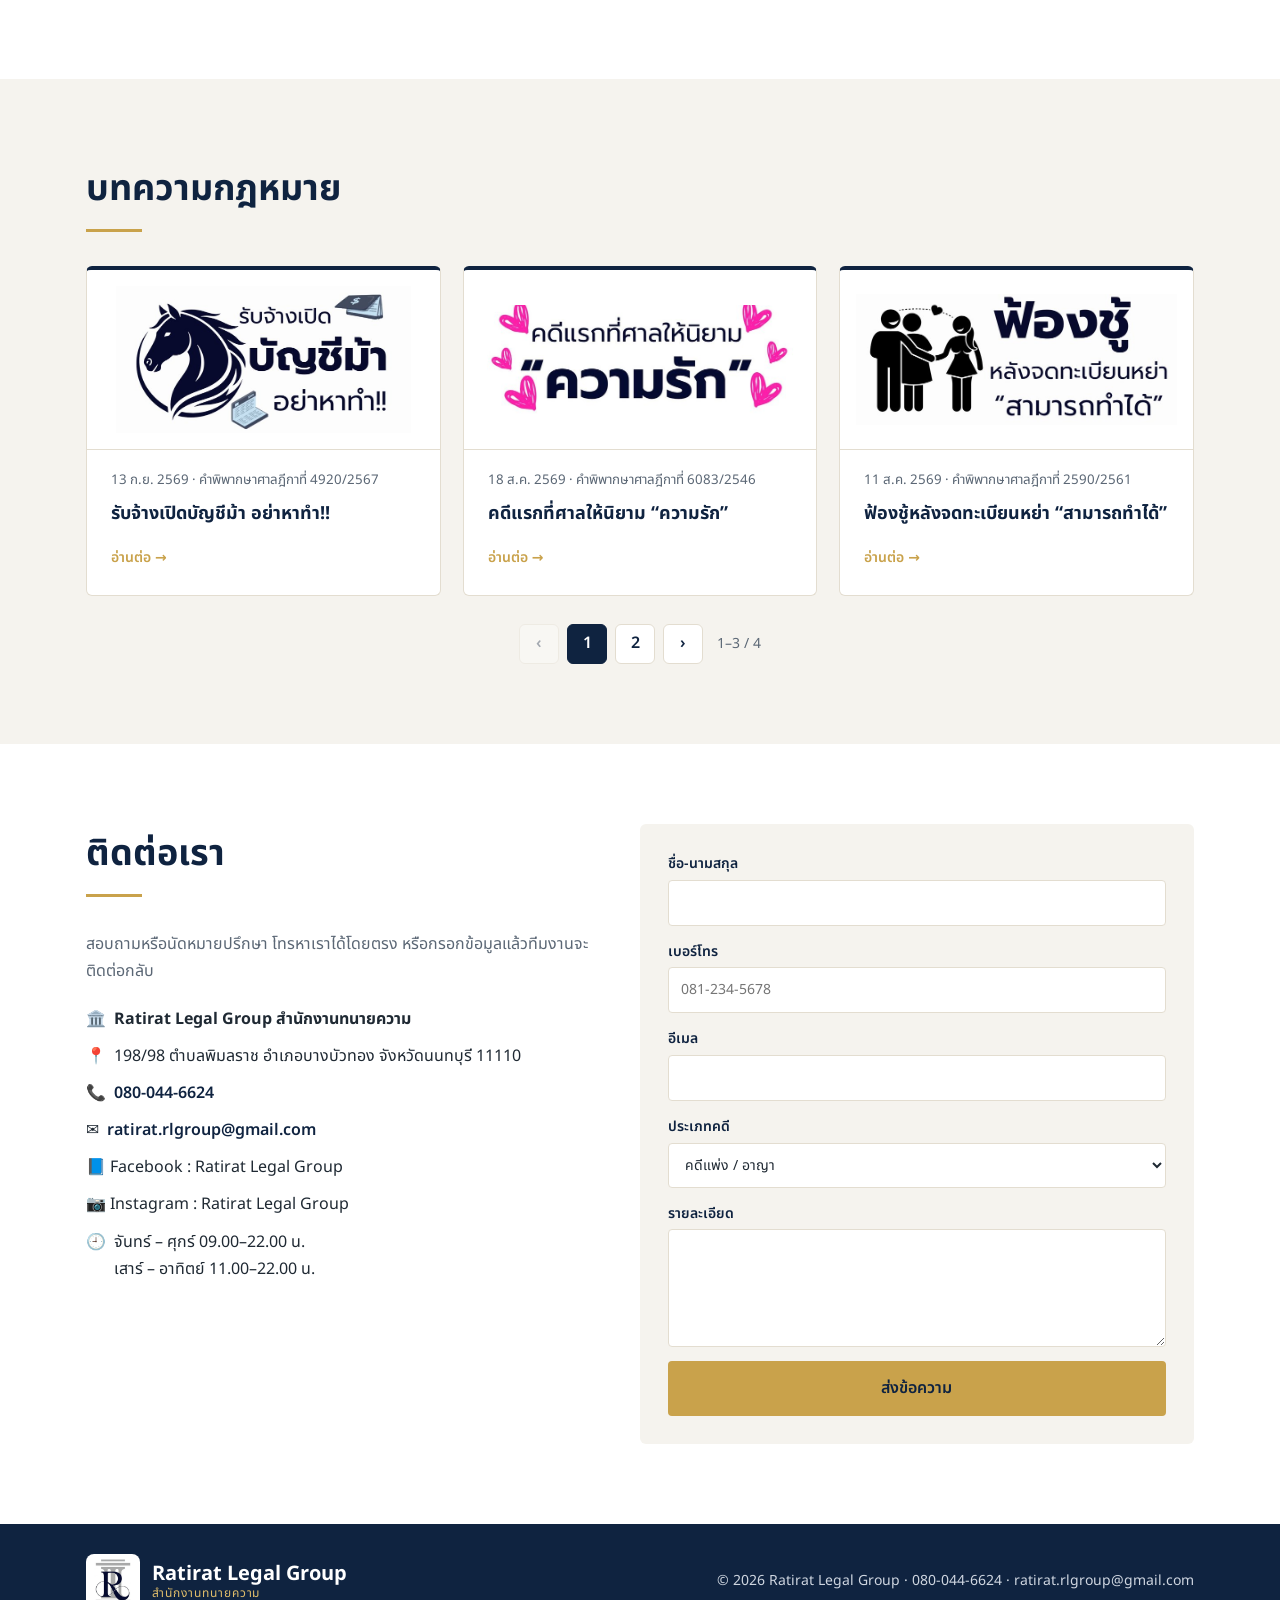
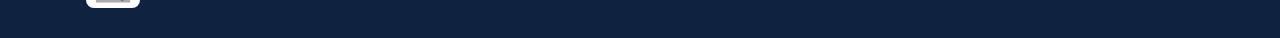
==== commit f64803c8: "New R logo (no name) for header, footer and About" ====
--- a/index.html
+++ b/index.html
@@ -14,7 +14,7 @@
 <!-- Header -->
 <header class="nav" id="top">
   <div class="wrap nav-in">
-    <a href="#top" class="logo"><img src="logo-mark.png" alt="Ratirat Legal Group" class="logo-img"><span class="logo-txt"><span>Ratirat Legal Group</span><small data-th="สำนักงานทนายความ" data-en="Law Office">สำนักงานทนายความ</small></span></a>
+    <a href="#top" class="logo"><img src="logo-mark.png?v=2"alt="Ratirat Legal Group" class="logo-img"><span class="logo-txt"><span>Ratirat Legal Group</span><small data-th="สำนักงานทนายความ" data-en="Law Office">สำนักงานทนายความ</small></span></a>
     <nav class="menu" id="menu">
       <a href="#top" data-th="หน้าแรก" data-en="Home">หน้าแรก</a>
       <a href="#expertise" data-th="ความเชี่ยวชาญ" data-en="Expertise">ความเชี่ยวชาญ</a>
@@ -118,7 +118,7 @@
 <section class="sec alt" id="about">
   <div class="wrap about">
     <div>
-      <img src="logo-full.png" alt="Ratirat Legal Group" class="about-logo">
+      <img src="logo-full.png?v=2"alt="Ratirat Legal Group" class="about-logo">
       <h2 data-th="เกี่ยวกับเรา" data-en="About Us">เกี่ยวกับเรา</h2>
       <p data-th="Ratirat Legal Group สำนักงานทนายความ ตั้งอยู่ที่อำเภอบางบัวทอง จังหวัดนนทบุรี ให้บริการปรึกษาและดำเนินคดีแก่ลูกความทั้งบุคคลทั่วไปและธุรกิจ เรายึดหลักความซื่อสัตย์ รักษาความลับ และทำงานเพื่อประโยชน์สูงสุดของลูกความ พร้อมทั้งยืนหยัดบนพื้นฐานของความยุติธรรม ความถูกต้อง และความเท่าเทียม เราเชื่อว่ากฎหมายมีไว้ปกป้องทุกคน ดังนั้นเราจึงไม่เคยลดทอนความมุ่งมั่นในการนำความยุติธรรมมาสู่ทุกฝ่ายที่ได้รับความเดือดร้อน ทำงานด้วยความเป็นกลาง ไม่ลำเอียง และยึดถือหลักนิติธรรมเป็นที่ตั้ง เพื่อให้คุณมั่นใจได้ว่าทุกขั้นตอนจะดำเนินไปอย่างโปร่งใส ยุติธรรม และตรงไปตรงมา" data-en="Ratirat Legal Group is a law office based in Bang Bua Thong, Nonthaburi, advising and representing both individuals and businesses. We stand for integrity, confidentiality and our clients' best interests, built on justice, fairness and equality. We believe the law exists to protect everyone, so we never compromise on bringing justice to anyone who has been wronged. We work impartially and without bias, with the rule of law at our core, so you can be confident every step is transparent, fair and straightforward.">Ratirat Legal Group สำนักงานทนายความ ตั้งอยู่ที่อำเภอบางบัวทอง จังหวัดนนทบุรี ให้บริการปรึกษาและดำเนินคดีแก่ลูกความทั้งบุคคลทั่วไปและธุรกิจ เรายึดหลักความซื่อสัตย์ รักษาความลับ และทำงานเพื่อประโยชน์สูงสุดของลูกความ พร้อมทั้งยืนหยัดบนพื้นฐานของความยุติธรรม ความถูกต้อง และความเท่าเทียม เราเชื่อว่ากฎหมายมีไว้ปกป้องทุกคน ดังนั้นเราจึงไม่เคยลดทอนความมุ่งมั่นในการนำความยุติธรรมมาสู่ทุกฝ่ายที่ได้รับความเดือดร้อน ทำงานด้วยความเป็นกลาง ไม่ลำเอียง และยึดถือหลักนิติธรรมเป็นที่ตั้ง เพื่อให้คุณมั่นใจได้ว่าทุกขั้นตอนจะดำเนินไปอย่างโปร่งใส ยุติธรรม และตรงไปตรงมา</p>
     </div>
@@ -203,7 +203,7 @@
 
 <footer class="foot">
   <div class="wrap foot-in">
-    <div class="logo"><img src="logo-mark.png" alt="Ratirat Legal Group" class="logo-img"><span class="logo-txt"><span>Ratirat Legal Group</span><small data-th="สำนักงานทนายความ" data-en="Law Office">สำนักงานทนายความ</small></span></div>
+    <div class="logo"><img src="logo-mark.png?v=2"alt="Ratirat Legal Group" class="logo-img"><span class="logo-txt"><span>Ratirat Legal Group</span><small data-th="สำนักงานทนายความ" data-en="Law Office">สำนักงานทนายความ</small></span></div>
     <p>© 2026 Ratirat Legal Group · <a href="tel:0800446624">080-044-6624</a> · <a href="mailto:ratirat.rlgroup@gmail.com">ratirat.rlgroup@gmail.com</a></p>
   </div>
 </footer>
@@ -214,6 +214,6 @@
   <article id="reader-body"></article>
 </dialog>
 
-<script src="main.js?v=21"></script>
+<script src="main.js?v=23"></script>
 </body>
 </html>
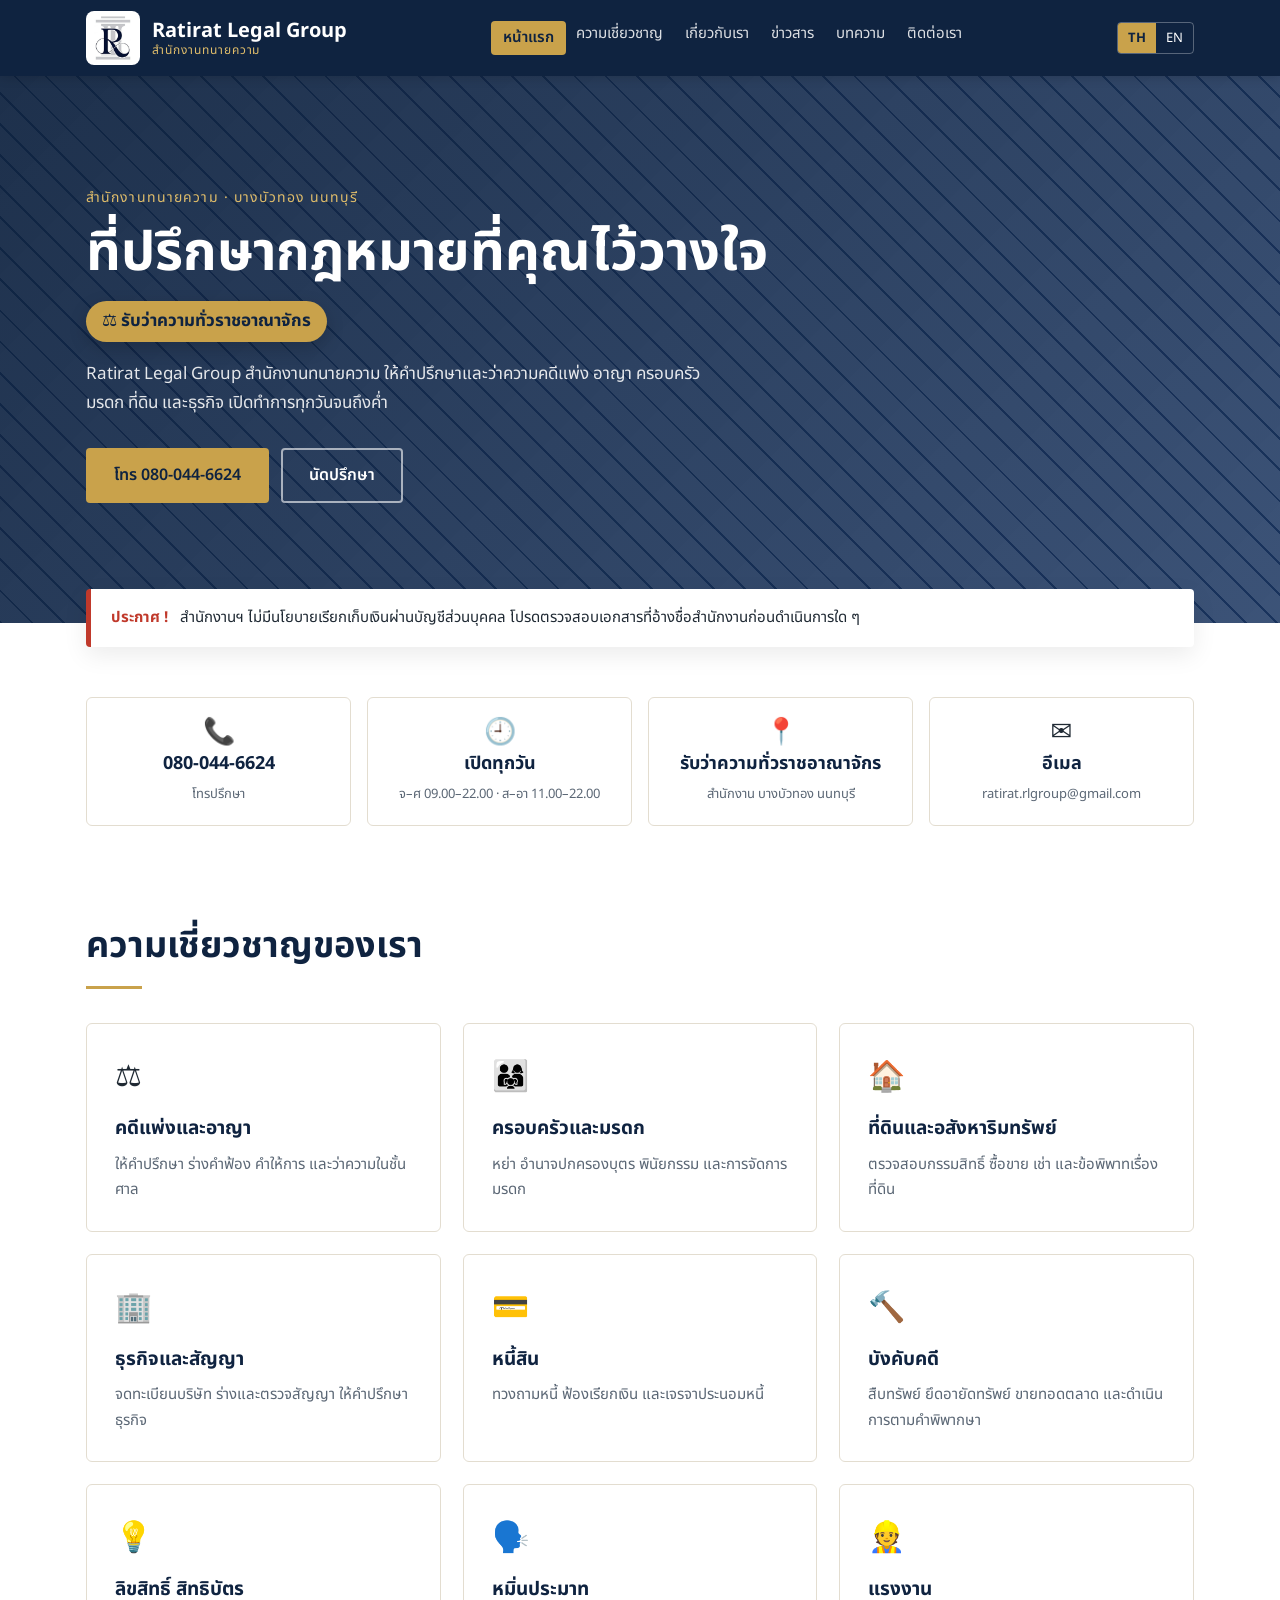
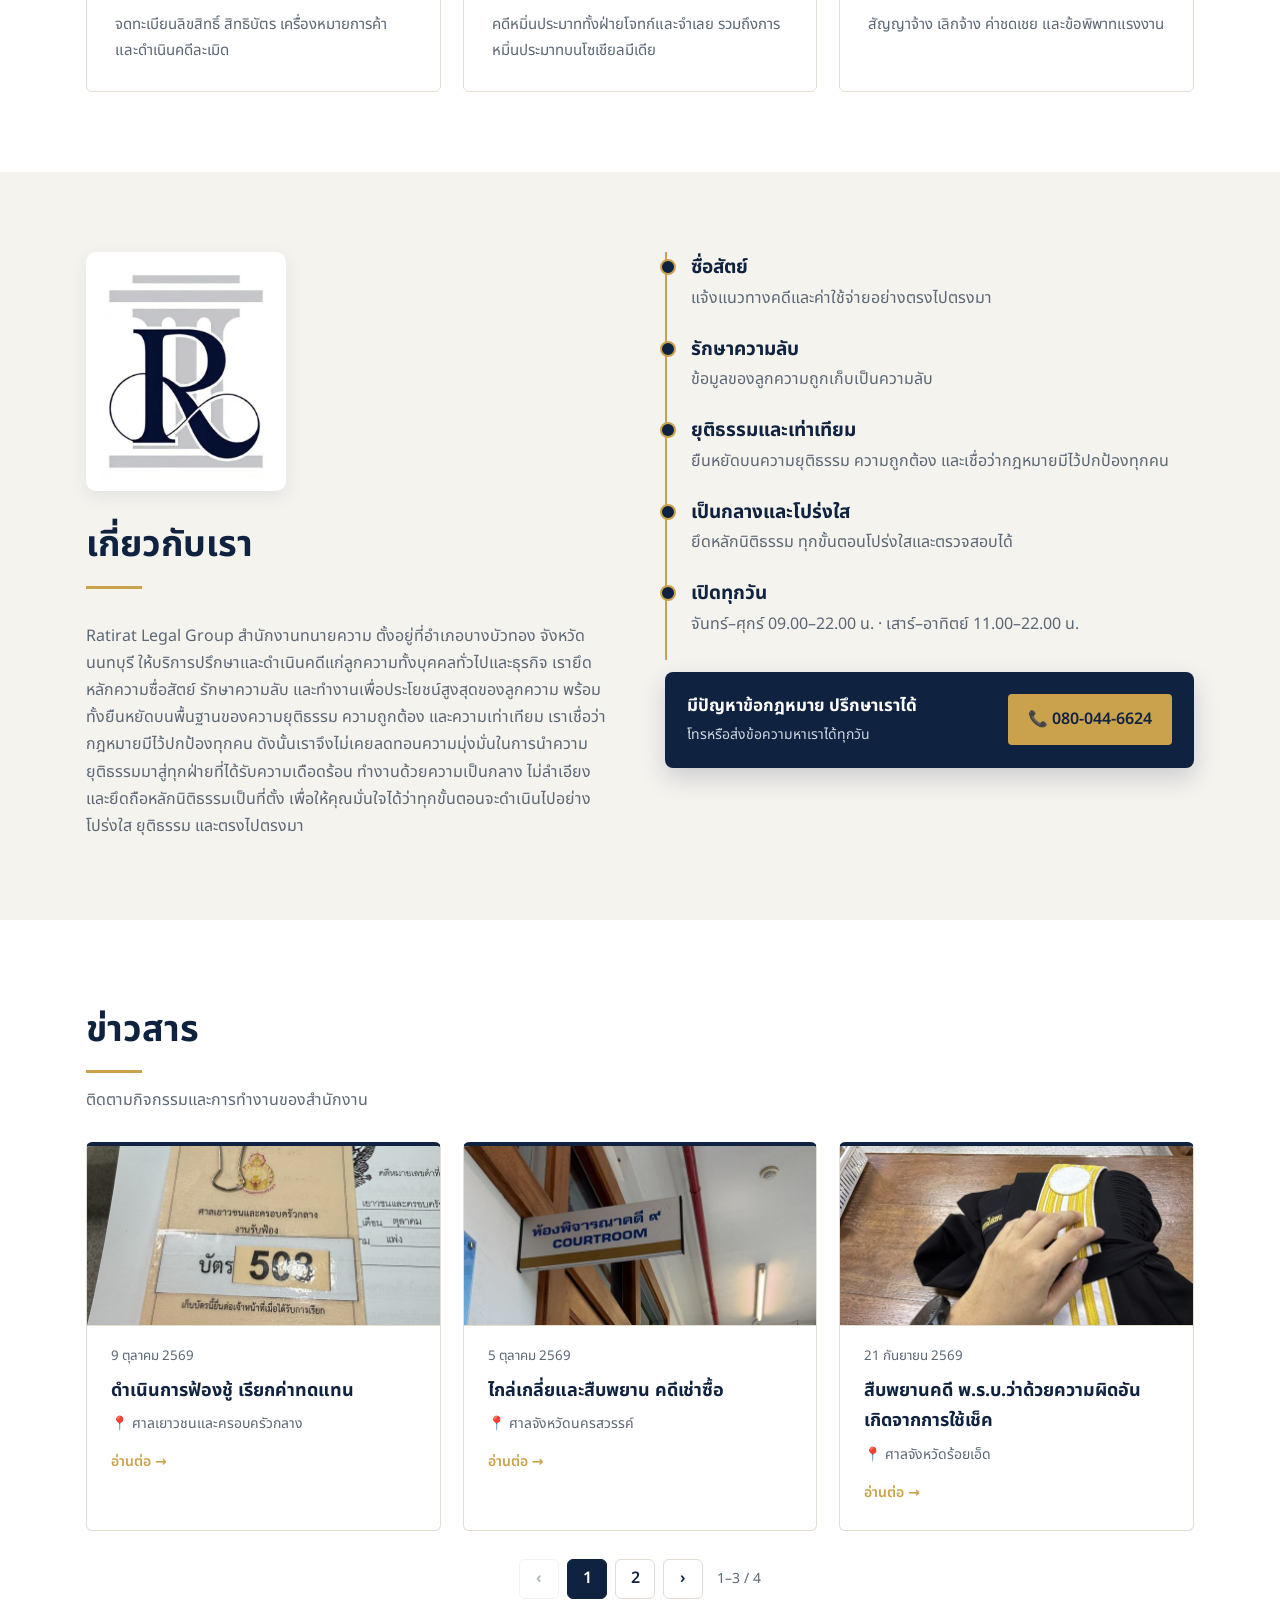
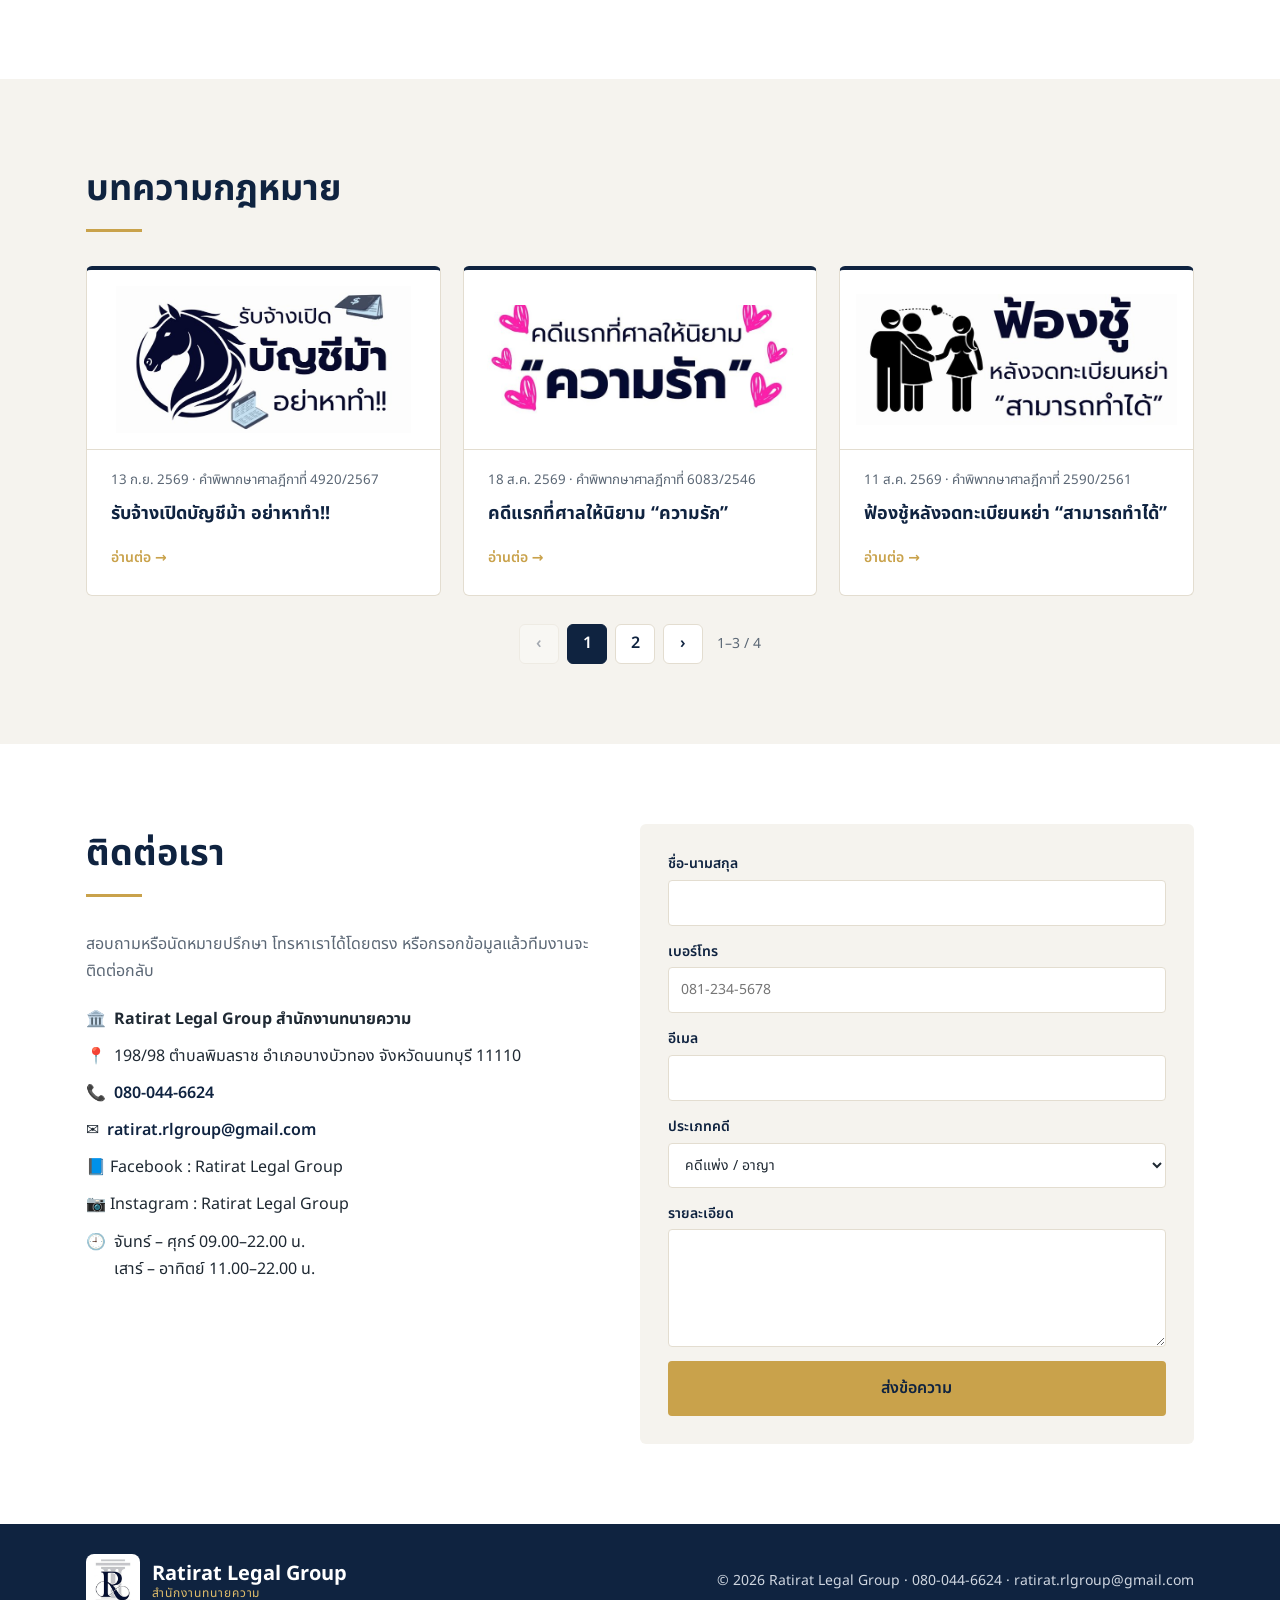
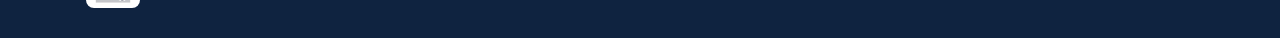
==== commit 24900e41: "Logo_RLG for logos + browser tab icon (favicon)" ====
--- a/index.html
+++ b/index.html
@@ -5,6 +5,9 @@
 <meta name="viewport" content="width=device-width, initial-scale=1">
 <title>Ratirat Legal Group | สำนักงานทนายความ</title>
 <meta name="description" content="Ratirat Legal Group สำนักงานทนายความ บางบัวทอง นนทบุรี รับว่าความทั่วราชอาณาจักร โทร 080-0446624">
+<link rel="icon" href="favicon.ico?v=3" sizes="any">
+<link rel="icon" href="favicon.png?v=3" type="image/png">
+<link rel="apple-touch-icon" href="apple-touch-icon.png?v=3">
 <link rel="preconnect" href="https://fonts.googleapis.com">
 <link href="https://fonts.googleapis.com/css2?family=Noto+Sans+Thai:wght@300;400;600;700&display=swap" rel="stylesheet">
 <link rel="stylesheet" href="style.css?v=19">
@@ -14,7 +17,7 @@
 <!-- Header -->
 <header class="nav" id="top">
   <div class="wrap nav-in">
-    <a href="#top" class="logo"><img src="logo-mark.png?v=2"alt="Ratirat Legal Group" class="logo-img"><span class="logo-txt"><span>Ratirat Legal Group</span><small data-th="สำนักงานทนายความ" data-en="Law Office">สำนักงานทนายความ</small></span></a>
+    <a href="#top" class="logo"><img src="logo-mark.png?v=3"alt="Ratirat Legal Group" class="logo-img"><span class="logo-txt"><span>Ratirat Legal Group</span><small data-th="สำนักงานทนายความ" data-en="Law Office">สำนักงานทนายความ</small></span></a>
     <nav class="menu" id="menu">
       <a href="#top" data-th="หน้าแรก" data-en="Home">หน้าแรก</a>
       <a href="#expertise" data-th="ความเชี่ยวชาญ" data-en="Expertise">ความเชี่ยวชาญ</a>
@@ -118,7 +121,7 @@
 <section class="sec alt" id="about">
   <div class="wrap about">
     <div>
-      <img src="logo-full.png?v=2"alt="Ratirat Legal Group" class="about-logo">
+      <img src="logo-full.png?v=3"alt="Ratirat Legal Group" class="about-logo">
       <h2 data-th="เกี่ยวกับเรา" data-en="About Us">เกี่ยวกับเรา</h2>
       <p data-th="Ratirat Legal Group สำนักงานทนายความ ตั้งอยู่ที่อำเภอบางบัวทอง จังหวัดนนทบุรี ให้บริการปรึกษาและดำเนินคดีแก่ลูกความทั้งบุคคลทั่วไปและธุรกิจ เรายึดหลักความซื่อสัตย์ รักษาความลับ และทำงานเพื่อประโยชน์สูงสุดของลูกความ พร้อมทั้งยืนหยัดบนพื้นฐานของความยุติธรรม ความถูกต้อง และความเท่าเทียม เราเชื่อว่ากฎหมายมีไว้ปกป้องทุกคน ดังนั้นเราจึงไม่เคยลดทอนความมุ่งมั่นในการนำความยุติธรรมมาสู่ทุกฝ่ายที่ได้รับความเดือดร้อน ทำงานด้วยความเป็นกลาง ไม่ลำเอียง และยึดถือหลักนิติธรรมเป็นที่ตั้ง เพื่อให้คุณมั่นใจได้ว่าทุกขั้นตอนจะดำเนินไปอย่างโปร่งใส ยุติธรรม และตรงไปตรงมา" data-en="Ratirat Legal Group is a law office based in Bang Bua Thong, Nonthaburi, advising and representing both individuals and businesses. We stand for integrity, confidentiality and our clients' best interests, built on justice, fairness and equality. We believe the law exists to protect everyone, so we never compromise on bringing justice to anyone who has been wronged. We work impartially and without bias, with the rule of law at our core, so you can be confident every step is transparent, fair and straightforward.">Ratirat Legal Group สำนักงานทนายความ ตั้งอยู่ที่อำเภอบางบัวทอง จังหวัดนนทบุรี ให้บริการปรึกษาและดำเนินคดีแก่ลูกความทั้งบุคคลทั่วไปและธุรกิจ เรายึดหลักความซื่อสัตย์ รักษาความลับ และทำงานเพื่อประโยชน์สูงสุดของลูกความ พร้อมทั้งยืนหยัดบนพื้นฐานของความยุติธรรม ความถูกต้อง และความเท่าเทียม เราเชื่อว่ากฎหมายมีไว้ปกป้องทุกคน ดังนั้นเราจึงไม่เคยลดทอนความมุ่งมั่นในการนำความยุติธรรมมาสู่ทุกฝ่ายที่ได้รับความเดือดร้อน ทำงานด้วยความเป็นกลาง ไม่ลำเอียง และยึดถือหลักนิติธรรมเป็นที่ตั้ง เพื่อให้คุณมั่นใจได้ว่าทุกขั้นตอนจะดำเนินไปอย่างโปร่งใส ยุติธรรม และตรงไปตรงมา</p>
     </div>
@@ -203,7 +206,7 @@
 
 <footer class="foot">
   <div class="wrap foot-in">
-    <div class="logo"><img src="logo-mark.png?v=2"alt="Ratirat Legal Group" class="logo-img"><span class="logo-txt"><span>Ratirat Legal Group</span><small data-th="สำนักงานทนายความ" data-en="Law Office">สำนักงานทนายความ</small></span></div>
+    <div class="logo"><img src="logo-mark.png?v=3"alt="Ratirat Legal Group" class="logo-img"><span class="logo-txt"><span>Ratirat Legal Group</span><small data-th="สำนักงานทนายความ" data-en="Law Office">สำนักงานทนายความ</small></span></div>
     <p>© 2026 Ratirat Legal Group · <a href="tel:0800446624">080-044-6624</a> · <a href="mailto:ratirat.rlgroup@gmail.com">ratirat.rlgroup@gmail.com</a></p>
   </div>
 </footer>
@@ -214,6 +217,6 @@
   <article id="reader-body"></article>
 </dialog>
 
-<script src="main.js?v=23"></script>
+<script src="main.js?v=24"></script>
 </body>
 </html>
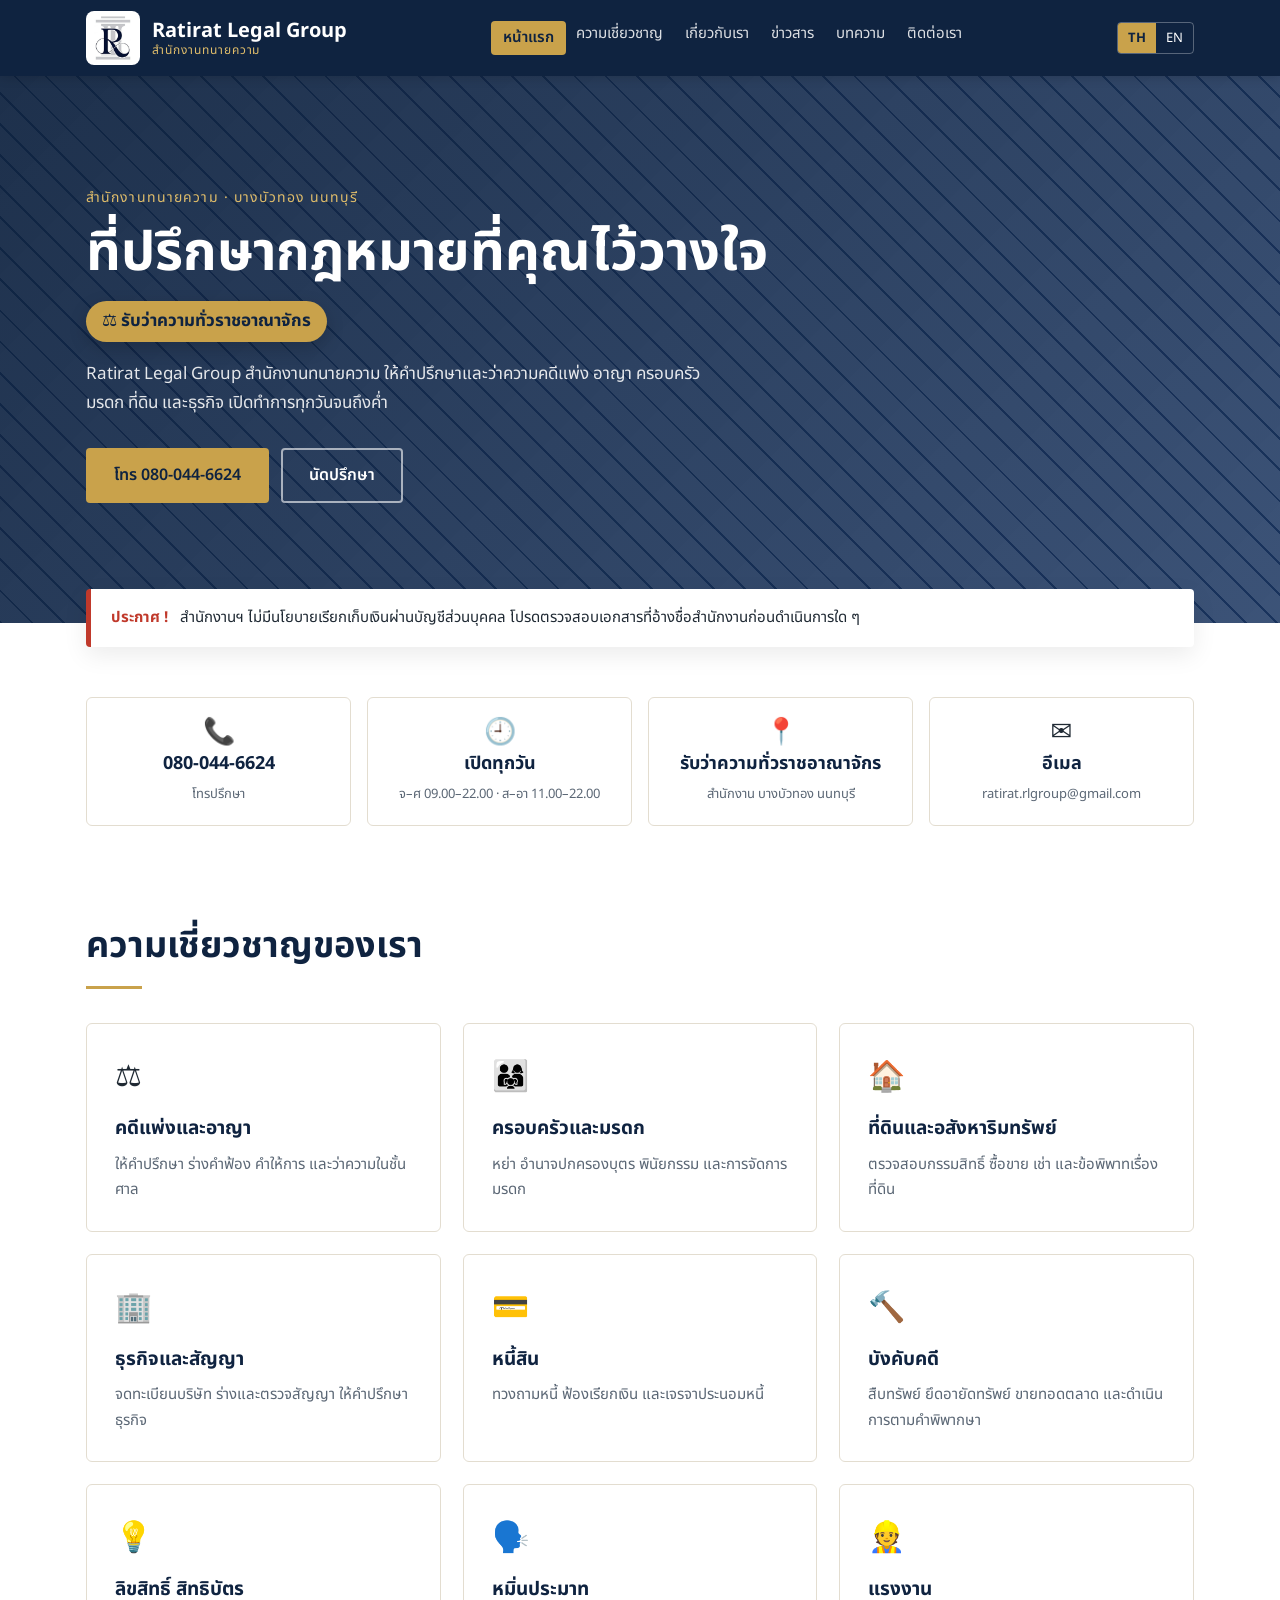
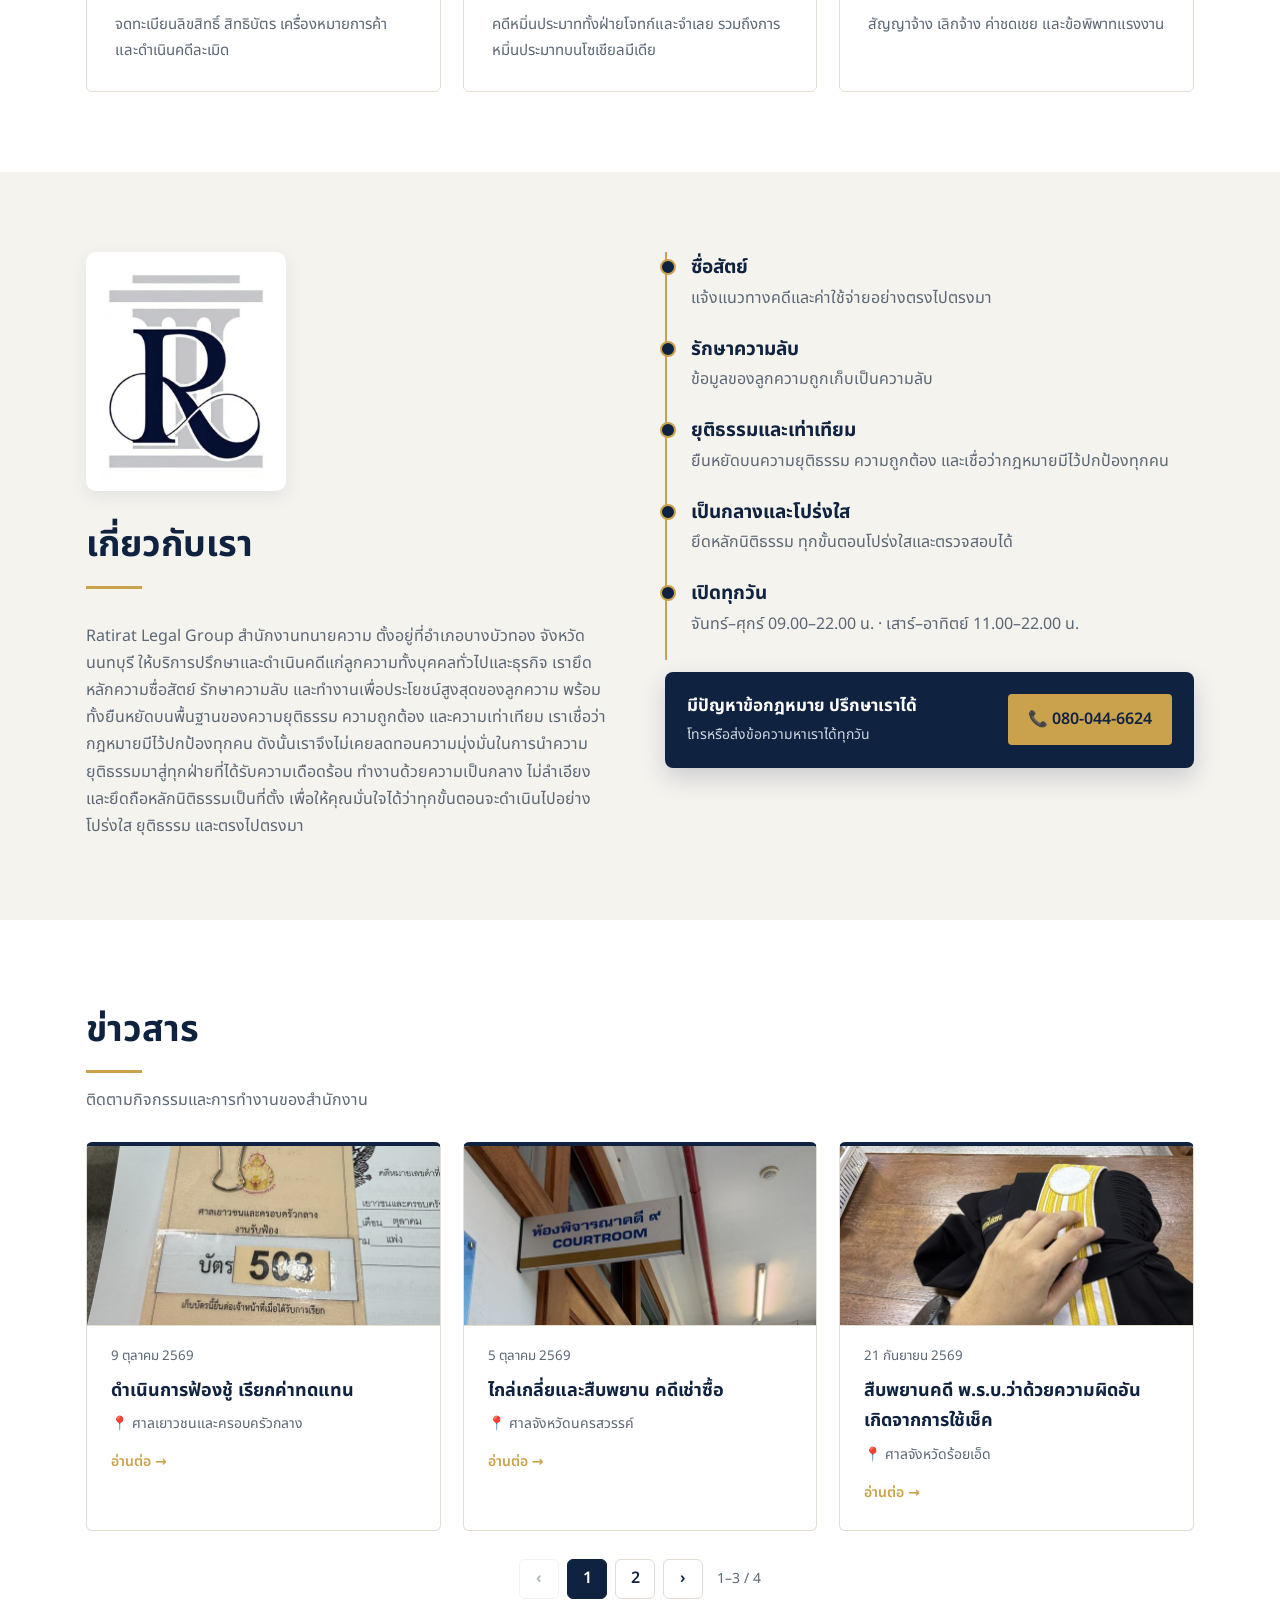
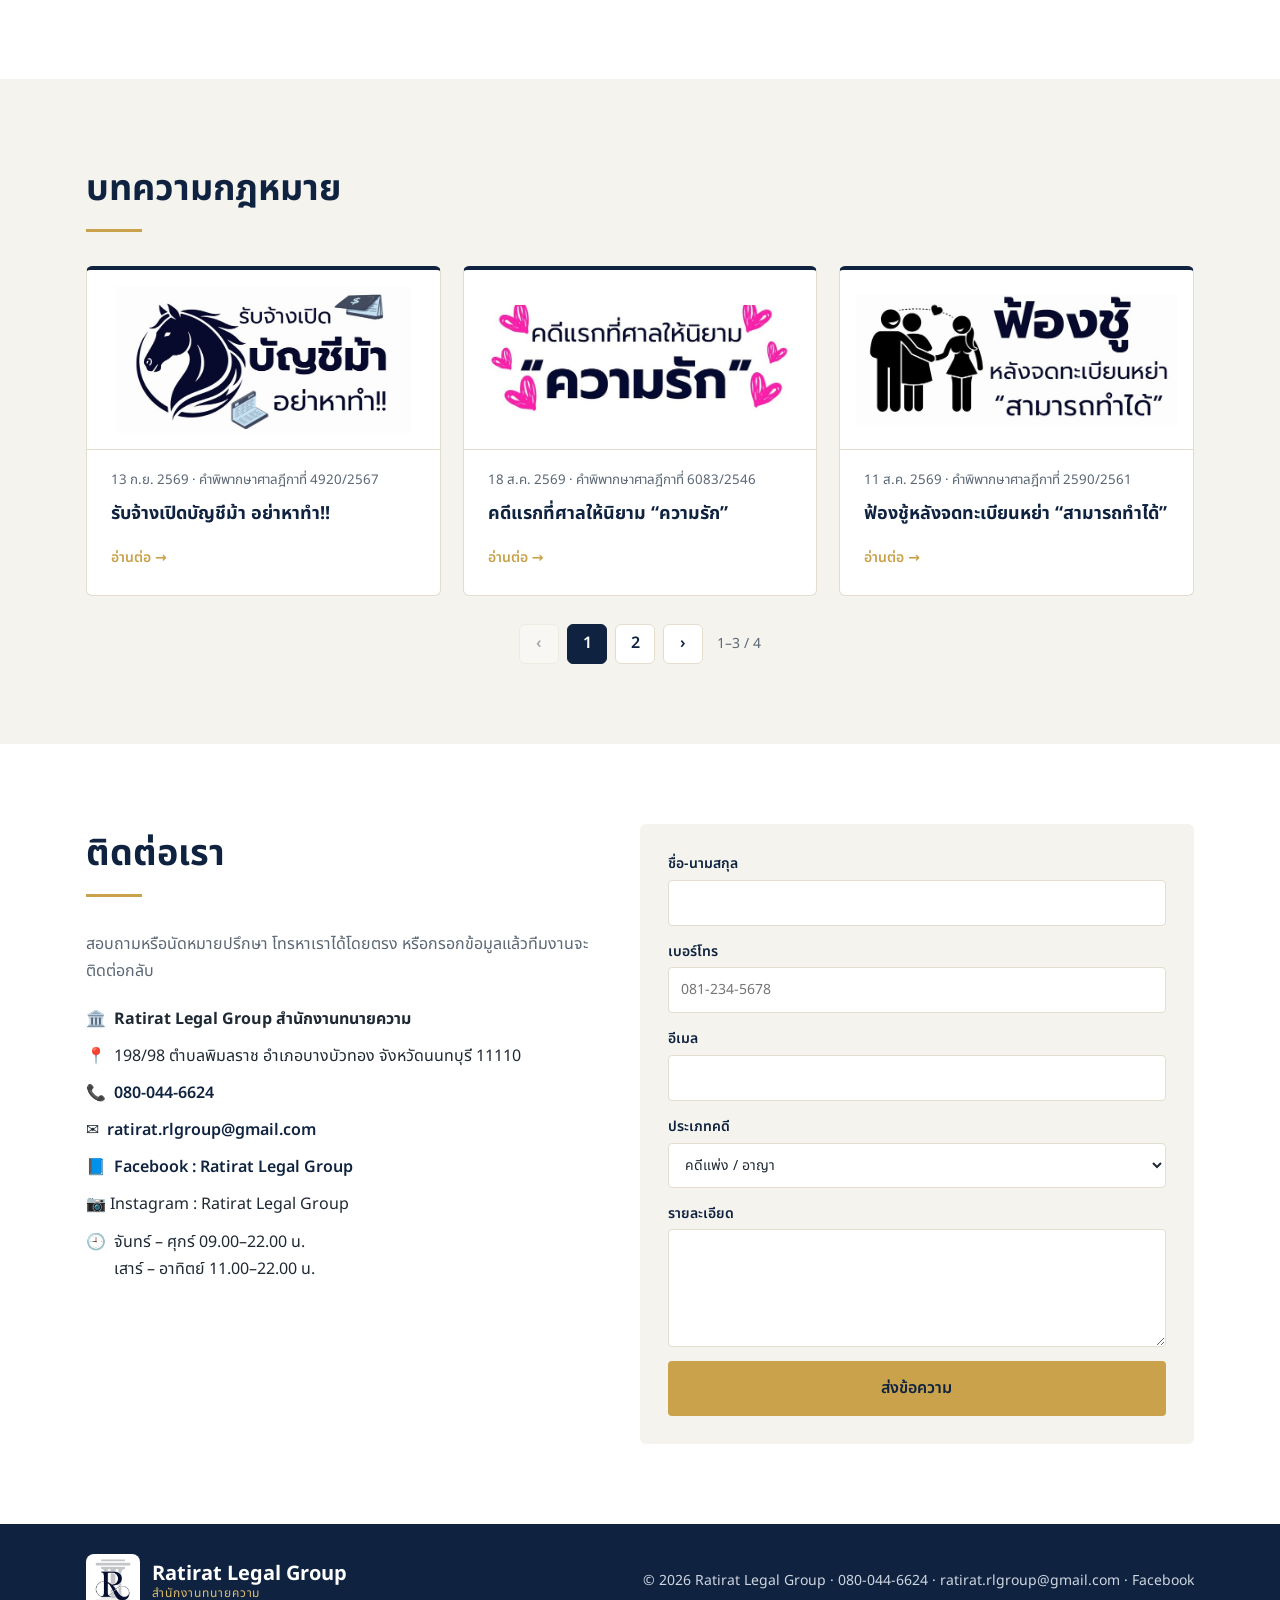
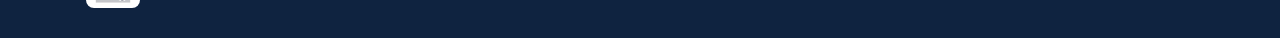
==== commit ea55eb1c: "Facebook page link in contact and footer" ====
--- a/index.html
+++ b/index.html
@@ -173,7 +173,7 @@
         <li>📍 <span data-th="198/98 ตำบลพิมลราช อำเภอบางบัวทอง จังหวัดนนทบุรี 11110" data-en="198/98 Phimonrat, Bang Bua Thong, Nonthaburi 11110">198/98 ตำบลพิมลราช อำเภอบางบัวทอง จังหวัดนนทบุรี 11110</span></li>
         <li>📞 <a href="tel:0800446624">080-044-6624</a></li>
         <li>✉️ <a href="mailto:ratirat.rlgroup@gmail.com">ratirat.rlgroup@gmail.com</a></li>
-        <li>📘 Facebook : Ratirat Legal Group</li>
+        <li>📘 <a href="https://www.facebook.com/p/Ratirat-Legal-Group-61570178079135/" target="_blank" rel="noopener">Facebook : Ratirat Legal Group</a></li>
         <li>📷 Instagram : Ratirat Legal Group</li>
         <li>🕘 <span><span data-th="จันทร์ – ศุกร์ 09.00–22.00 น." data-en="Mon – Fri 09:00–22:00">จันทร์ – ศุกร์ 09.00–22.00 น.</span><br><span data-th="เสาร์ – อาทิตย์ 11.00–22.00 น." data-en="Sat – Sun 11:00–22:00">เสาร์ – อาทิตย์ 11.00–22.00 น.</span></span></li>
       </ul>
@@ -207,7 +207,7 @@
 <footer class="foot">
   <div class="wrap foot-in">
     <div class="logo"><img src="logo-mark.png?v=3"alt="Ratirat Legal Group" class="logo-img"><span class="logo-txt"><span>Ratirat Legal Group</span><small data-th="สำนักงานทนายความ" data-en="Law Office">สำนักงานทนายความ</small></span></div>
-    <p>© 2026 Ratirat Legal Group · <a href="tel:0800446624">080-044-6624</a> · <a href="mailto:ratirat.rlgroup@gmail.com">ratirat.rlgroup@gmail.com</a></p>
+    <p>© 2026 Ratirat Legal Group · <a href="tel:0800446624">080-044-6624</a> · <a href="mailto:ratirat.rlgroup@gmail.com">ratirat.rlgroup@gmail.com</a> · <a href="https://www.facebook.com/p/Ratirat-Legal-Group-61570178079135/" target="_blank" rel="noopener">Facebook</a></p>
   </div>
 </footer>
 
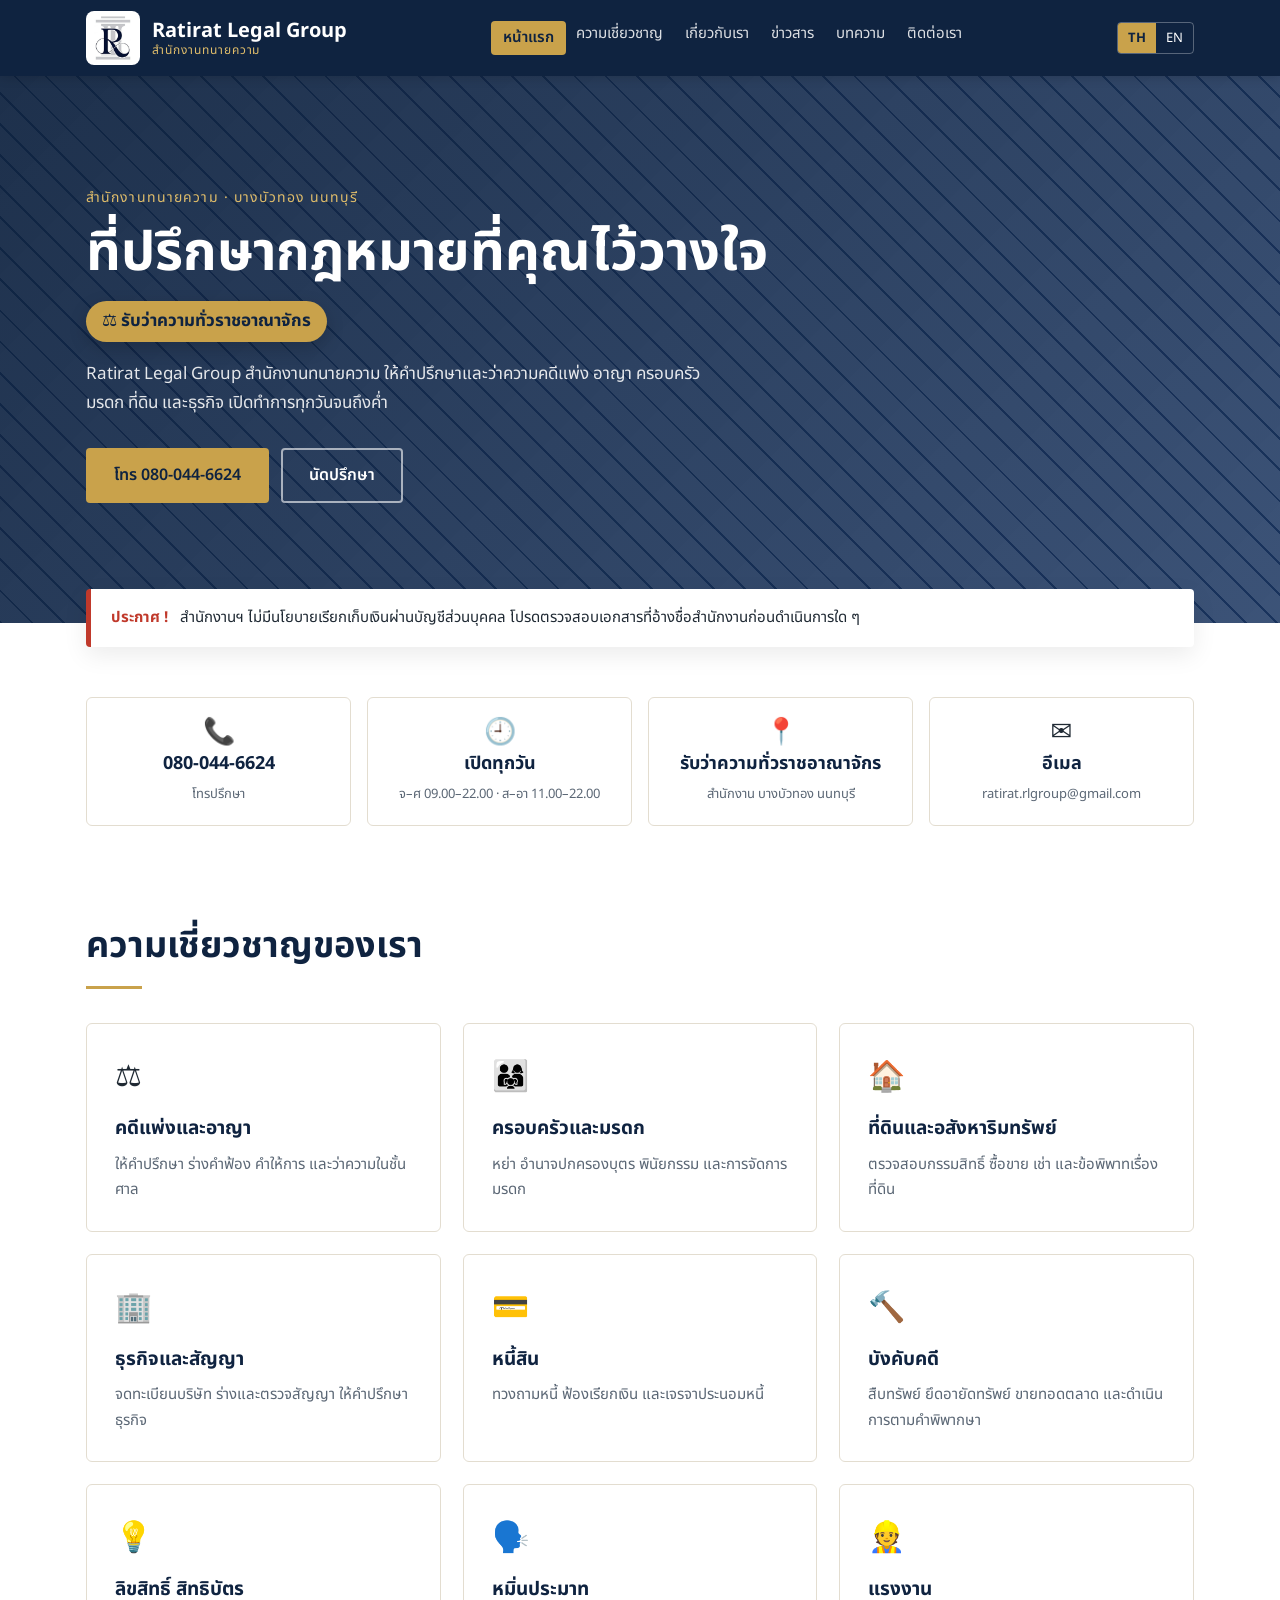
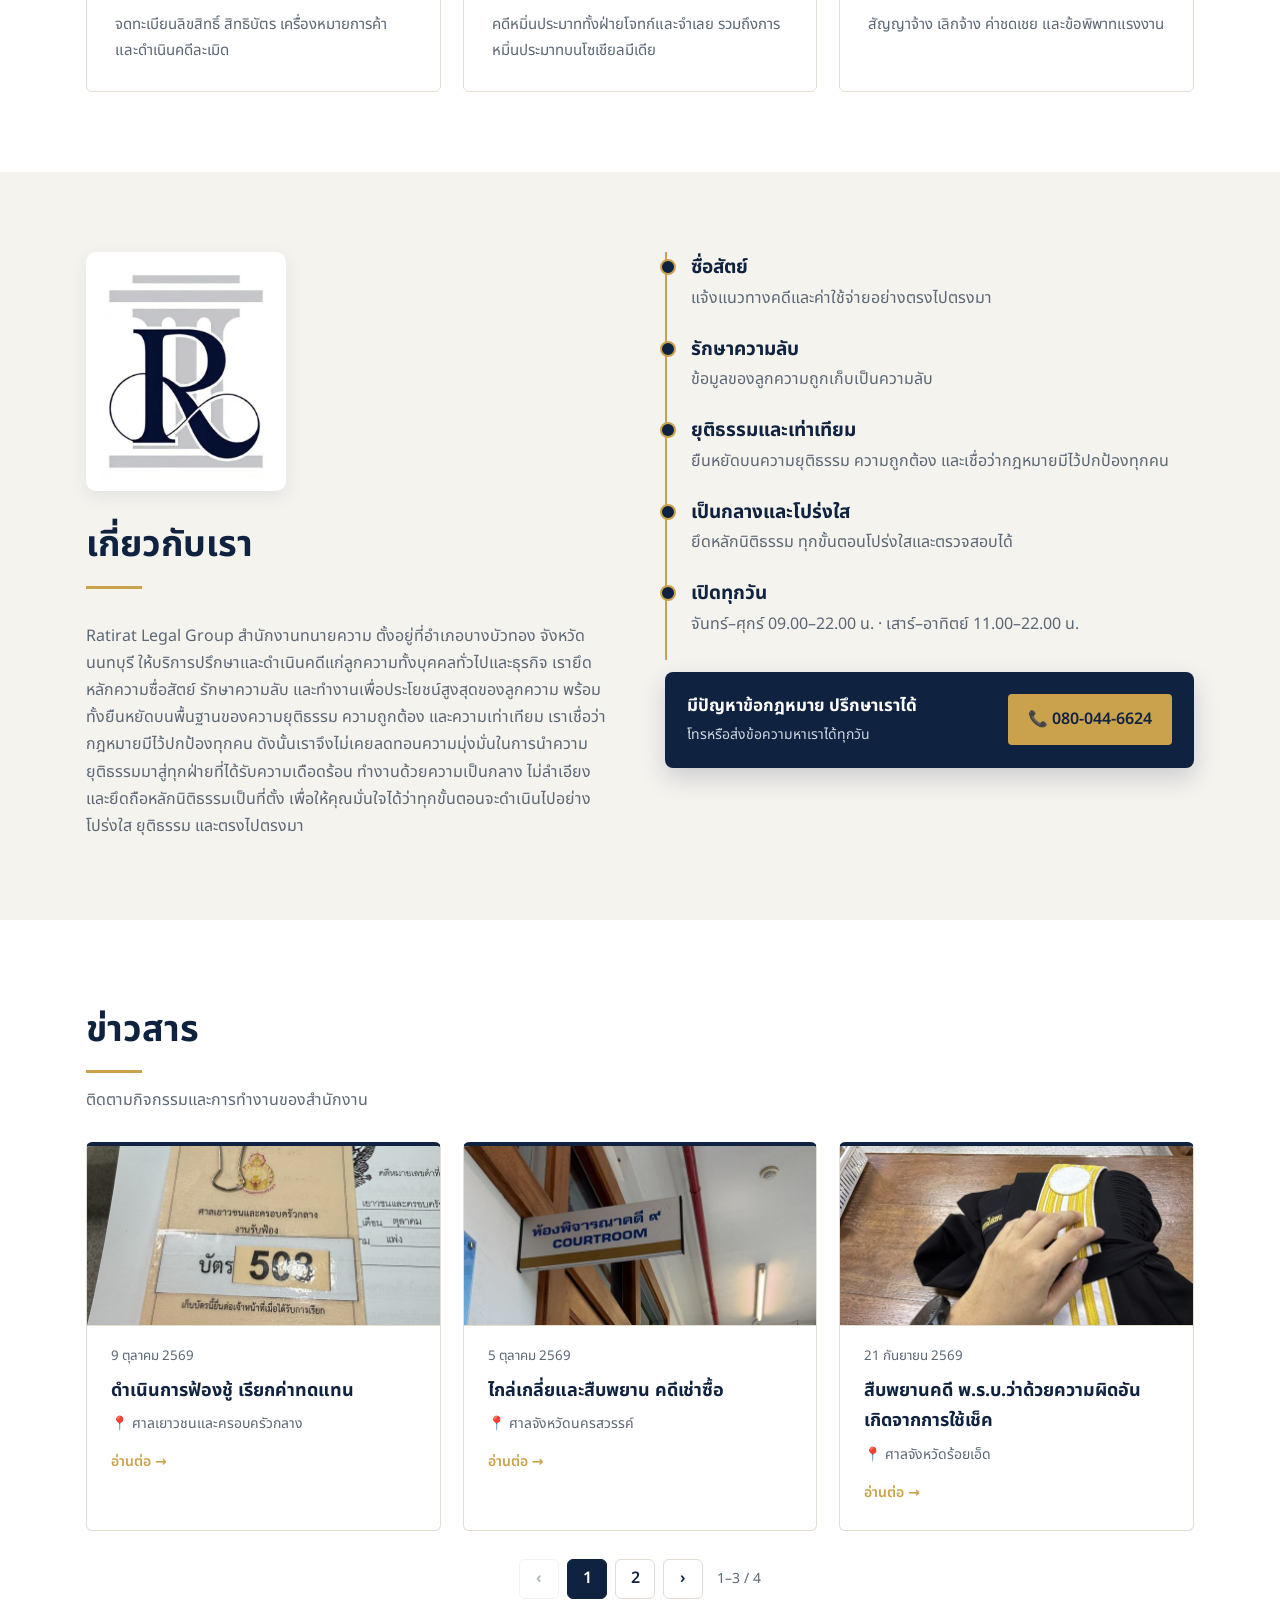
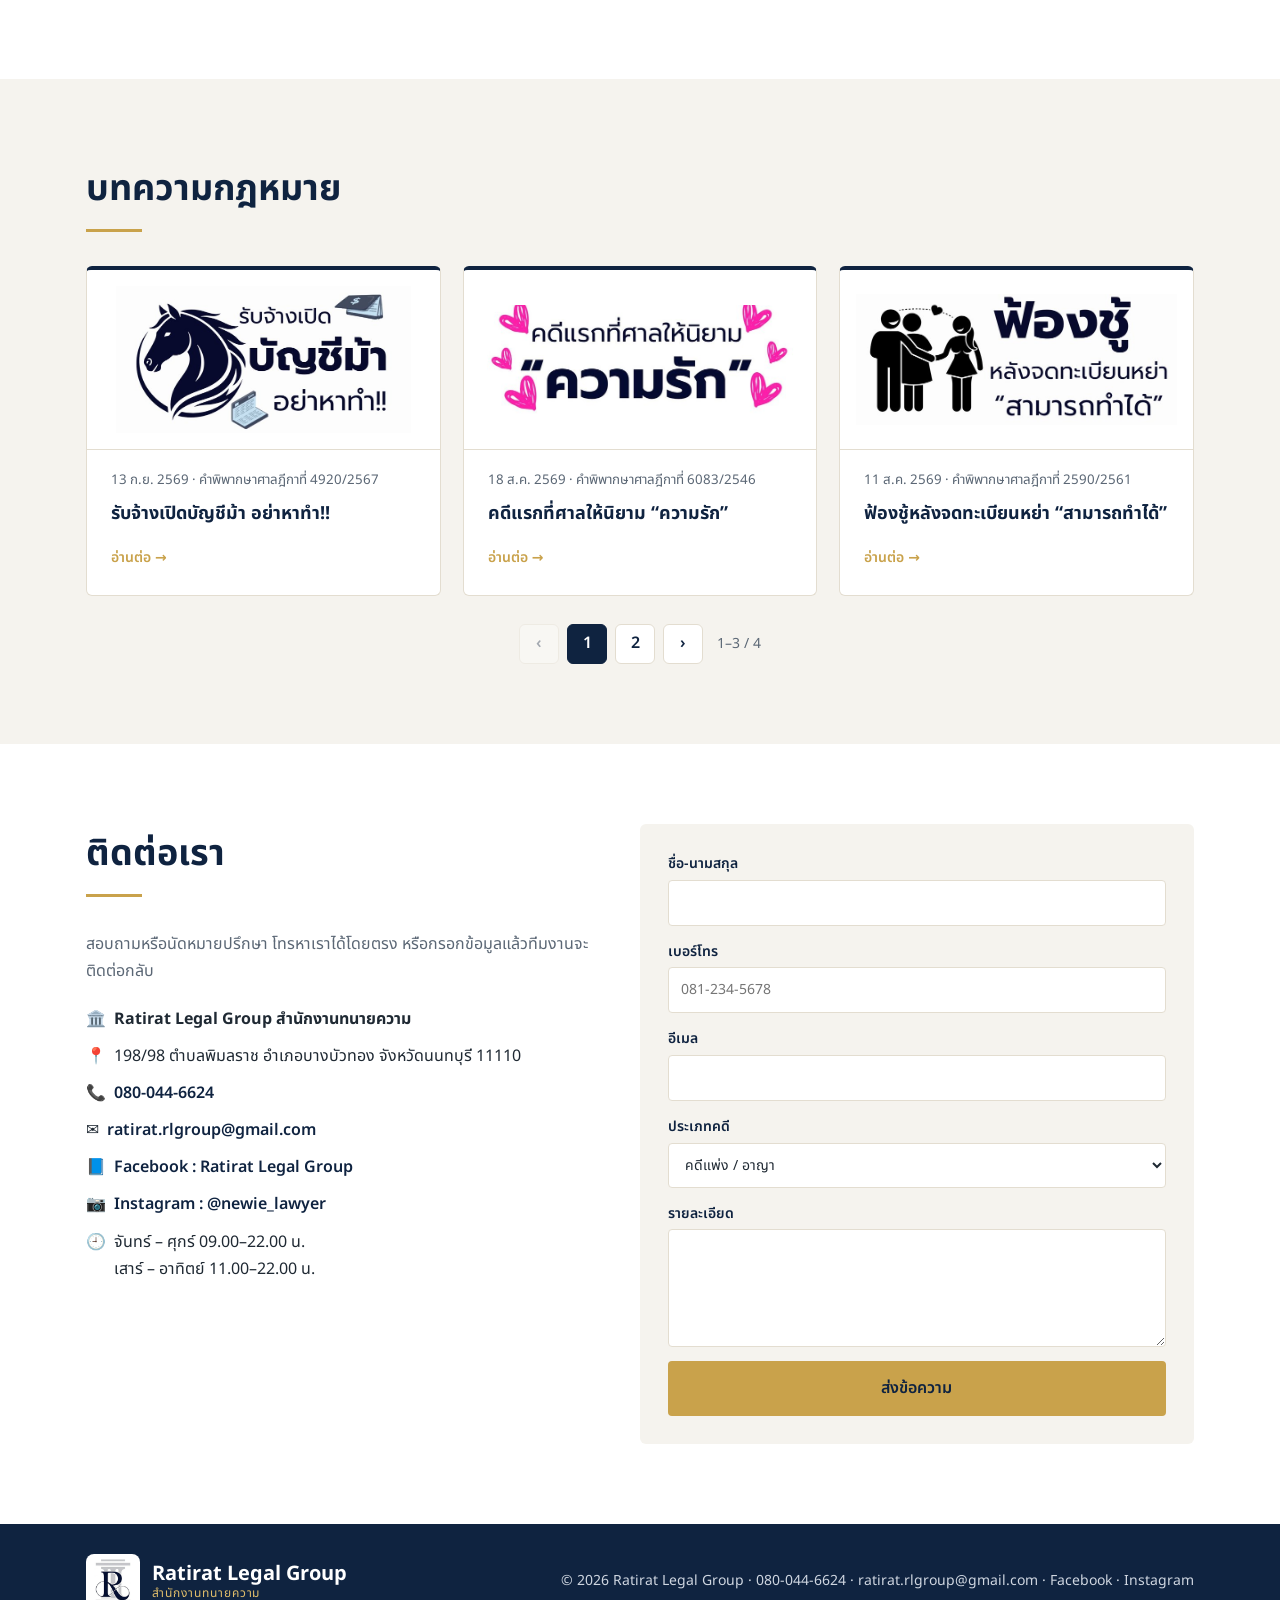
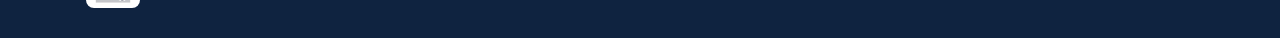
==== commit 87a4442a: "Instagram link (@newie_lawyer) in contact and footer" ====
--- a/index.html
+++ b/index.html
@@ -174,7 +174,7 @@
         <li>📞 <a href="tel:0800446624">080-044-6624</a></li>
         <li>✉️ <a href="mailto:ratirat.rlgroup@gmail.com">ratirat.rlgroup@gmail.com</a></li>
         <li>📘 <a href="https://www.facebook.com/p/Ratirat-Legal-Group-61570178079135/" target="_blank" rel="noopener">Facebook : Ratirat Legal Group</a></li>
-        <li>📷 Instagram : Ratirat Legal Group</li>
+        <li>📷 <a href="https://www.instagram.com/newie_lawyer/" target="_blank" rel="noopener">Instagram : @newie_lawyer</a></li>
         <li>🕘 <span><span data-th="จันทร์ – ศุกร์ 09.00–22.00 น." data-en="Mon – Fri 09:00–22:00">จันทร์ – ศุกร์ 09.00–22.00 น.</span><br><span data-th="เสาร์ – อาทิตย์ 11.00–22.00 น." data-en="Sat – Sun 11:00–22:00">เสาร์ – อาทิตย์ 11.00–22.00 น.</span></span></li>
       </ul>
     </div>
@@ -207,7 +207,7 @@
 <footer class="foot">
   <div class="wrap foot-in">
     <div class="logo"><img src="logo-mark.png?v=3"alt="Ratirat Legal Group" class="logo-img"><span class="logo-txt"><span>Ratirat Legal Group</span><small data-th="สำนักงานทนายความ" data-en="Law Office">สำนักงานทนายความ</small></span></div>
-    <p>© 2026 Ratirat Legal Group · <a href="tel:0800446624">080-044-6624</a> · <a href="mailto:ratirat.rlgroup@gmail.com">ratirat.rlgroup@gmail.com</a> · <a href="https://www.facebook.com/p/Ratirat-Legal-Group-61570178079135/" target="_blank" rel="noopener">Facebook</a></p>
+    <p>© 2026 Ratirat Legal Group · <a href="tel:0800446624">080-044-6624</a> · <a href="mailto:ratirat.rlgroup@gmail.com">ratirat.rlgroup@gmail.com</a> · <a href="https://www.facebook.com/p/Ratirat-Legal-Group-61570178079135/" target="_blank" rel="noopener">Facebook</a> · <a href="https://www.instagram.com/newie_lawyer/" target="_blank" rel="noopener">Instagram</a></p>
   </div>
 </footer>
 
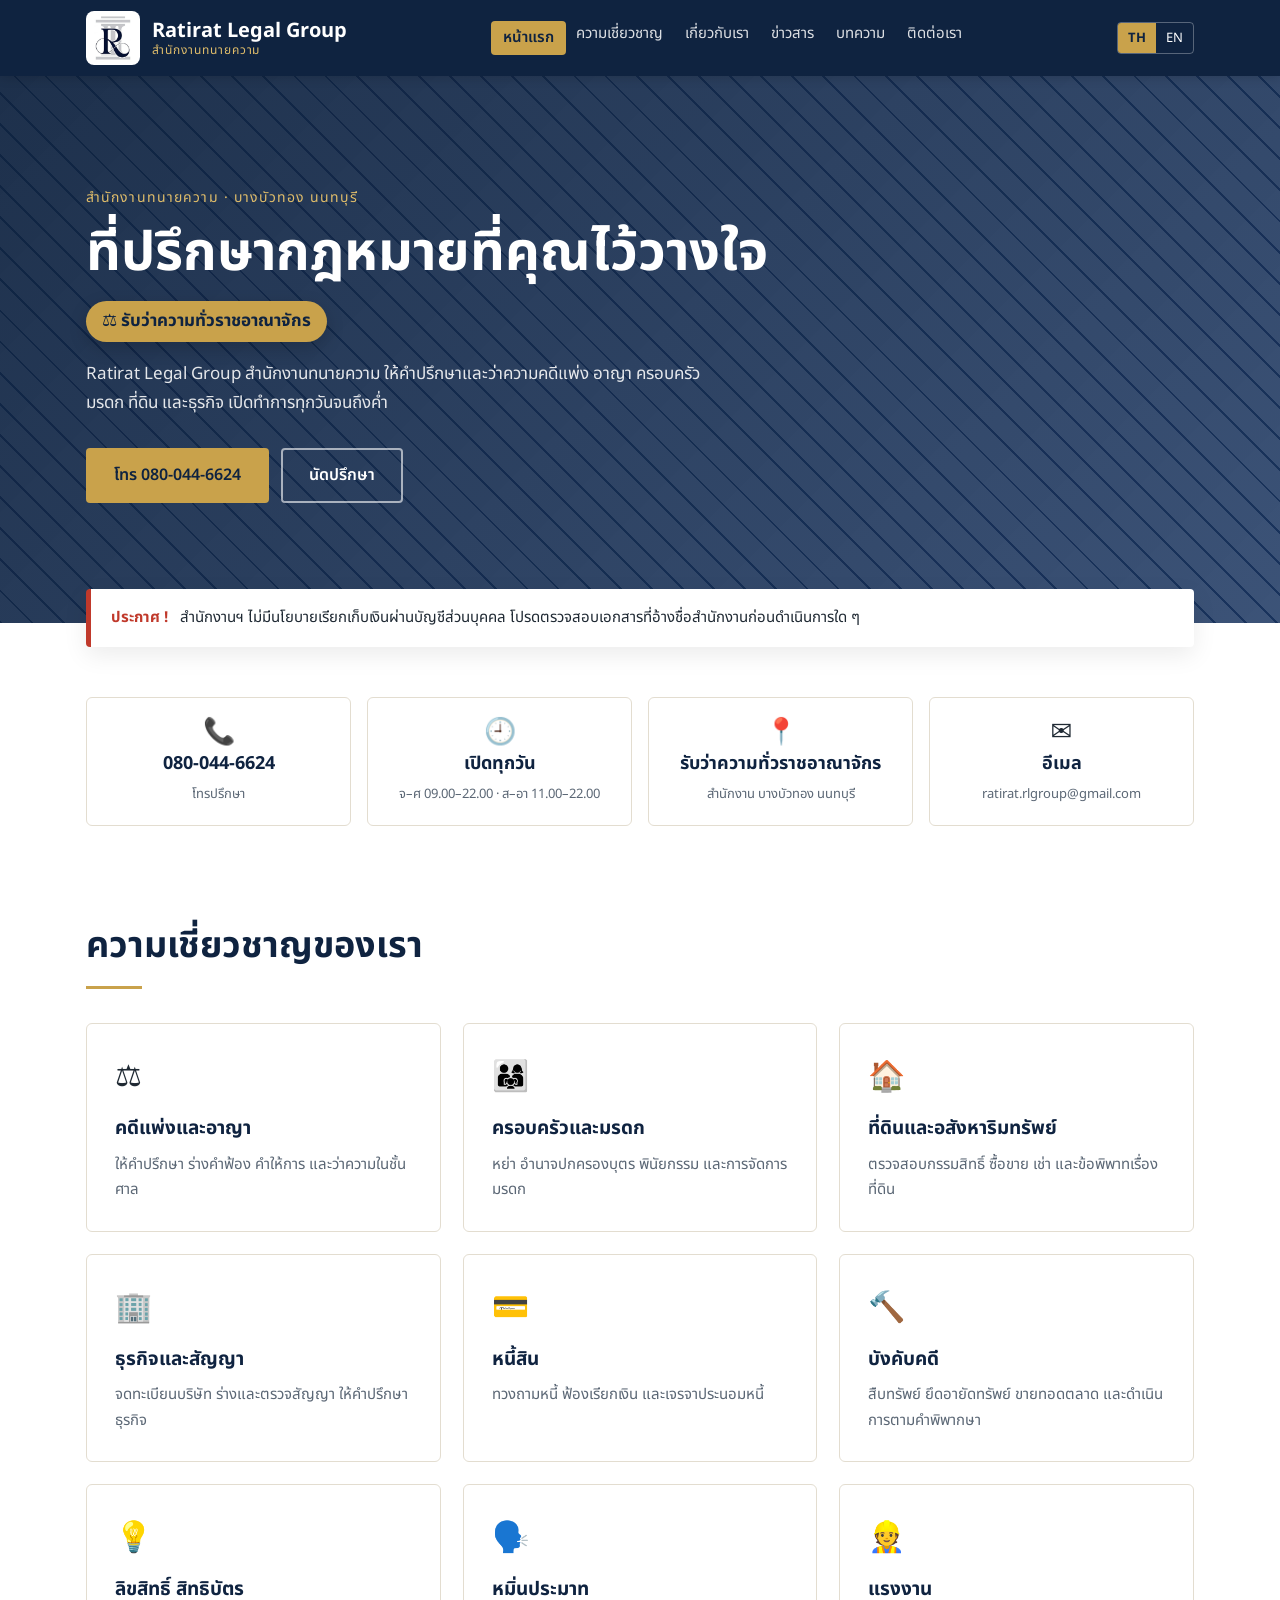
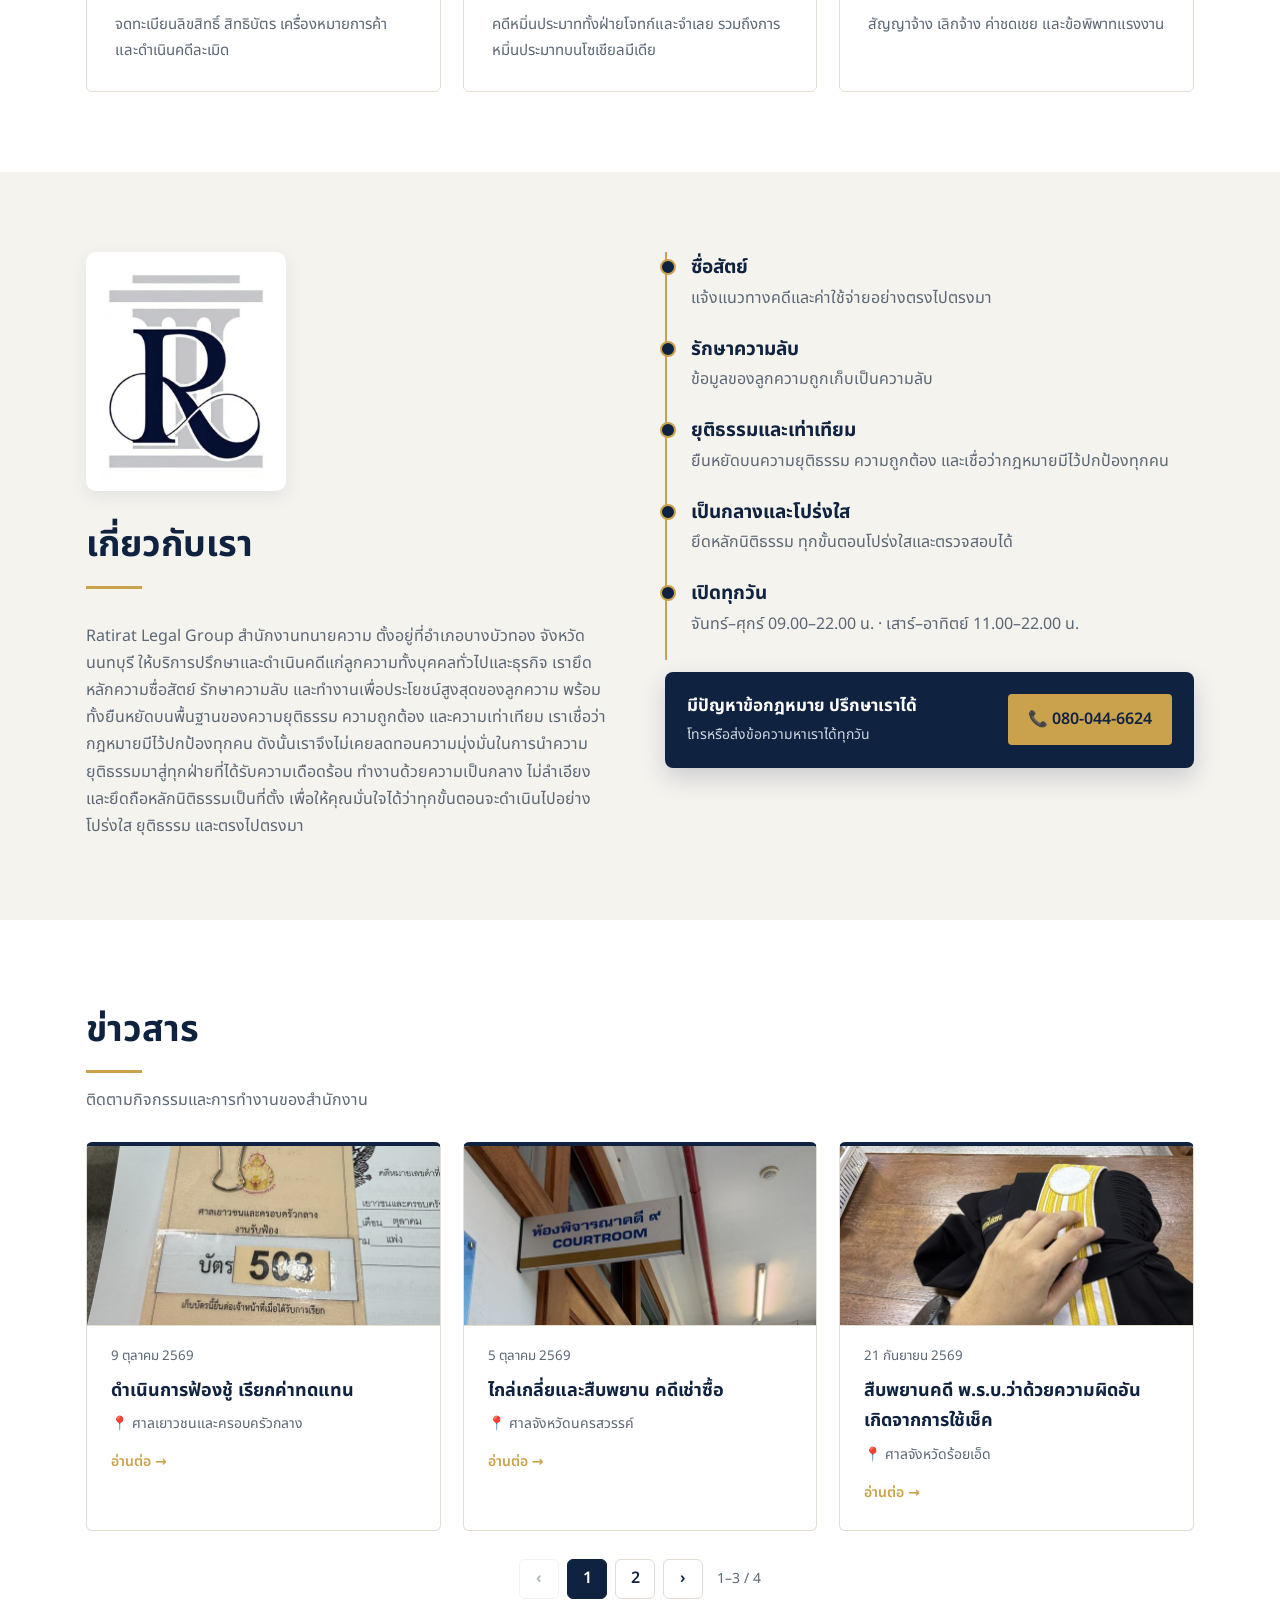
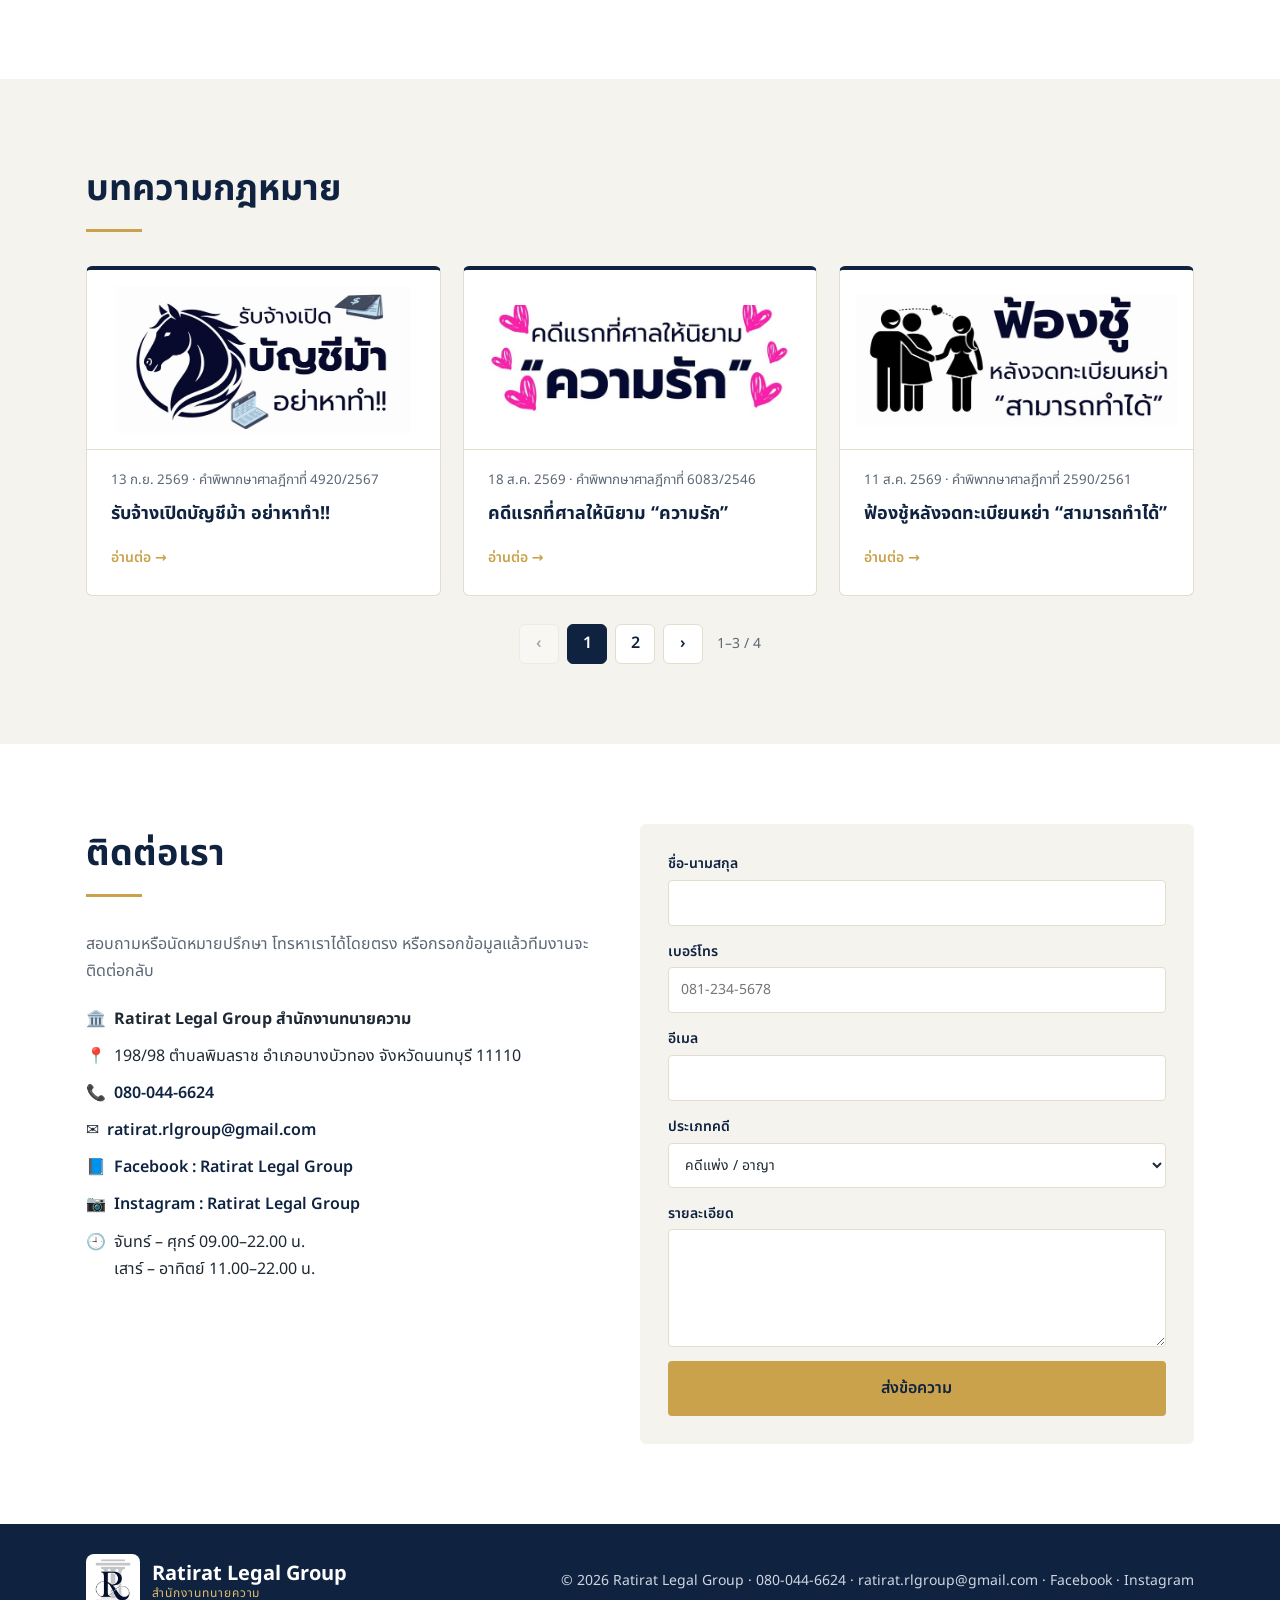
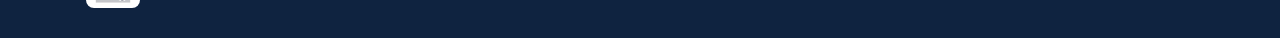
==== commit 87bcad4b: "Instagram: label Ratirat Legal Group, original link" ====
--- a/index.html
+++ b/index.html
@@ -174,7 +174,7 @@
         <li>📞 <a href="tel:0800446624">080-044-6624</a></li>
         <li>✉️ <a href="mailto:ratirat.rlgroup@gmail.com">ratirat.rlgroup@gmail.com</a></li>
         <li>📘 <a href="https://www.facebook.com/p/Ratirat-Legal-Group-61570178079135/" target="_blank" rel="noopener">Facebook : Ratirat Legal Group</a></li>
-        <li>📷 <a href="https://www.instagram.com/newie_lawyer/" target="_blank" rel="noopener">Instagram : @newie_lawyer</a></li>
+        <li>📷 <a href="https://www.instagram.com/newie_lawyer?mdxt=MXhuYnN0a2NtM3lvNA==" target="_blank" rel="noopener">Instagram : Ratirat Legal Group</a></li>
         <li>🕘 <span><span data-th="จันทร์ – ศุกร์ 09.00–22.00 น." data-en="Mon – Fri 09:00–22:00">จันทร์ – ศุกร์ 09.00–22.00 น.</span><br><span data-th="เสาร์ – อาทิตย์ 11.00–22.00 น." data-en="Sat – Sun 11:00–22:00">เสาร์ – อาทิตย์ 11.00–22.00 น.</span></span></li>
       </ul>
     </div>
@@ -207,7 +207,7 @@
 <footer class="foot">
   <div class="wrap foot-in">
     <div class="logo"><img src="logo-mark.png?v=3"alt="Ratirat Legal Group" class="logo-img"><span class="logo-txt"><span>Ratirat Legal Group</span><small data-th="สำนักงานทนายความ" data-en="Law Office">สำนักงานทนายความ</small></span></div>
-    <p>© 2026 Ratirat Legal Group · <a href="tel:0800446624">080-044-6624</a> · <a href="mailto:ratirat.rlgroup@gmail.com">ratirat.rlgroup@gmail.com</a> · <a href="https://www.facebook.com/p/Ratirat-Legal-Group-61570178079135/" target="_blank" rel="noopener">Facebook</a> · <a href="https://www.instagram.com/newie_lawyer/" target="_blank" rel="noopener">Instagram</a></p>
+    <p>© 2026 Ratirat Legal Group · <a href="tel:0800446624">080-044-6624</a> · <a href="mailto:ratirat.rlgroup@gmail.com">ratirat.rlgroup@gmail.com</a> · <a href="https://www.facebook.com/p/Ratirat-Legal-Group-61570178079135/" target="_blank" rel="noopener">Facebook</a> · <a href="https://www.instagram.com/newie_lawyer?mdxt=MXhuYnN0a2NtM3lvNA==" target="_blank" rel="noopener">Instagram</a></p>
   </div>
 </footer>
 
